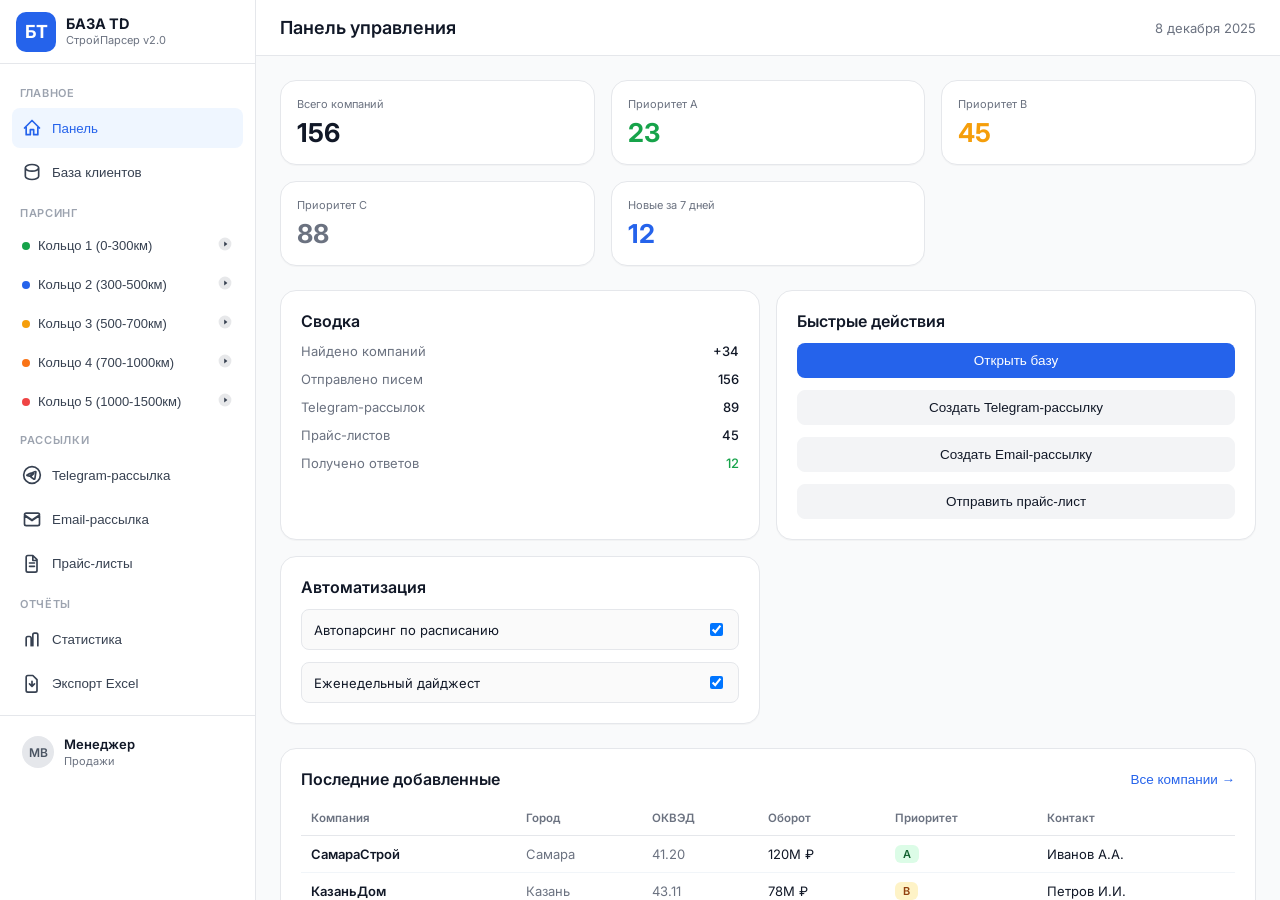
==== frontend/index.html @ 19911367 "Add files via upload" ====
<!DOCTYPE html>
<html lang="ru">
<head>
  <meta charset="UTF-8" />
  <meta name="viewport" content="width=device-width, initial-scale=1.0" />
  <title>СтройПарсер v2.0 - БАЗА TD</title>

  <link href="https://fonts.googleapis.com/css2?family=Inter:wght@400;500;600;700&display=swap" rel="stylesheet">
  <link rel="stylesheet" href="styles.css" />
</head>

<body>
  <div id="app" class="app">

    <!-- Sidebar -->
    <aside class="sidebar">
      <!-- Logo -->
      <div class="sidebar__logo">
        <div class="brand">
          <div class="brand__badge">
            <span class="brand__badge-text">БТ</span>
          </div>
          <div class="brand__text">
            <span class="brand__title">БАЗА TD</span>
            <span class="brand__subtitle">СтройПарсер v2.0</span>
          </div>
        </div>
      </div>

      <!-- Navigation -->
      <nav class="sidebar__nav">

        <p class="nav-section-title">Главное</p>

        <button type="button" onclick="setView('dashboard')" id="nav-dashboard"
                class="nav-item nav-item--active">
          <span class="nav-item__icon">
            <svg viewBox="0 0 24 24" aria-hidden="true">
              <path d="M3 12l9-9 9 9M5 10v10h5v-6h4v6h5V10"></path>
            </svg>
          </span>
          <span class="nav-item__label">Панель</span>
        </button>

        <button type="button" onclick="setView('database')" id="nav-database"
                class="nav-item">
          <span class="nav-item__icon">
            <svg viewBox="0 0 24 24" aria-hidden="true">
              <path d="M4 7c0 2.2 3.6 4 8 4s8-1.8 8-4-3.6-4-8-4-8 1.8-8 4zm0 0v10c0 2.2 3.6 4 8 4s8-1.8 8-4V7"></path>
            </svg>
          </span>
          <span class="nav-item__label">База клиентов</span>
        </button>

        <p class="nav-section-title">Парсинг</p>

        <button type="button" class="tool-item" onclick="runScraper('ring1')">
          <span class="tool-item__left">
            <span class="dot dot--green"></span>
            <span>Кольцо 1 (0-300км)</span>
          </span>
          <span class="tool-item__right">
            <svg viewBox="0 0 20 20" aria-hidden="true">
              <circle cx="10" cy="10" r="8"></circle>
              <path d="M9 7l4 3-4 3z"></path>
            </svg>
          </span>
        </button>

        <button type="button" class="tool-item" onclick="runScraper('ring2')">
          <span class="tool-item__left">
            <span class="dot dot--blue"></span>
            <span>Кольцо 2 (300-500км)</span>
          </span>
          <span class="tool-item__right">
            <svg viewBox="0 0 20 20" aria-hidden="true">
              <circle cx="10" cy="10" r="8"></circle>
              <path d="M9 7l4 3-4 3z"></path>
            </svg>
          </span>
        </button>

        <button type="button" class="tool-item" onclick="runScraper('ring3')">
          <span class="tool-item__left">
            <span class="dot dot--yellow"></span>
            <span>Кольцо 3 (500-700км)</span>
          </span>
          <span class="tool-item__right">
            <svg viewBox="0 0 20 20" aria-hidden="true">
              <circle cx="10" cy="10" r="8"></circle>
              <path d="M9 7l4 3-4 3z"></path>
            </svg>
          </span>
        </button>

        <button type="button" class="tool-item" onclick="runScraper('ring4')">
          <span class="tool-item__left">
            <span class="dot dot--orange"></span>
            <span>Кольцо 4 (700-1000км)</span>
          </span>
          <span class="tool-item__right">
            <svg viewBox="0 0 20 20" aria-hidden="true">
              <circle cx="10" cy="10" r="8"></circle>
              <path d="M9 7l4 3-4 3z"></path>
            </svg>
          </span>
        </button>

        <button type="button" class="tool-item" onclick="runScraper('ring5')">
          <span class="tool-item__left">
            <span class="dot dot--red"></span>
            <span>Кольцо 5 (1000-1500км)</span>
          </span>
          <span class="tool-item__right">
            <svg viewBox="0 0 20 20" aria-hidden="true">
              <circle cx="10" cy="10" r="8"></circle>
              <path d="M9 7l4 3-4 3z"></path>
            </svg>
          </span>
        </button>

        <p class="nav-section-title">Рассылки</p>

        <button type="button" onclick="setView('telegram')" id="nav-telegram"
                class="nav-item">
          <span class="nav-item__icon">
            <svg viewBox="0 0 24 24" aria-hidden="true">
              <path d="M12 2a10 10 0 100 20 10 10 0 000-20zm4.6 6.8-1.1 7.2c-.1.7-.4 1-.7 1-.6.1-1-.4-1.6-.8l-2.2-1.5c-1-.6-.4-1 .2-1.6l2.8-2.7c.1-.2-.1-.3-.2-.2L9.6 13c-.4.3-.8.4-1.1.4-.4 0-1-.2-1.6-.4-.6-.2-1.1-.3-1.1-.7 0-.2.3-.4.8-.6 2.9-1.3 4.9-2.1 5.8-2.5 2.8-1.2 3.4-1.4 3.7-1.4.1 0 .3 0 .4.1.1.1.2.2.2.4z"></path>
            </svg>
          </span>
          <span class="nav-item__label">Telegram-рассылка</span>
        </button>

        <button type="button" onclick="setView('email')" id="nav-email"
                class="nav-item">
          <span class="nav-item__icon">
            <svg viewBox="0 0 24 24" aria-hidden="true">
              <path d="M3 8l9 6 9-6v10a2 2 0 01-2 2H5a2 2 0 01-2-2V8zm0-1a2 2 0 012-2h14a2 2 0 012 2l-9 6-9-6z"></path>
            </svg>
          </span>
          <span class="nav-item__label">Email-рассылка</span>
        </button>

        <button type="button" onclick="setView('pricelist')" id="nav-pricelist"
                class="nav-item">
          <span class="nav-item__icon">
            <svg viewBox="0 0 24 24" aria-hidden="true">
              <path d="M7 3h6l5 5v13a2 2 0 01-2 2H7a2 2 0 01-2-2V5a2 2 0 012-2zm6 1v5h5"></path>
              <path d="M9 12h6M9 16h6"></path>
            </svg>
          </span>
          <span class="nav-item__label">Прайс-листы</span>
        </button>

        <p class="nav-section-title">Отчёты</p>

        <button type="button" onclick="setView('stats')" id="nav-stats"
                class="nav-item">
          <span class="nav-item__icon">
            <svg viewBox="0 0 24 24" aria-hidden="true">
              <path d="M5 20V11a2 2 0 012-2h2a2 2 0 012 2v9M13 20V7a2 2 0 012-2h2a2 2 0 012 2v13"></path>
            </svg>
          </span>
          <span class="nav-item__label">Статистика</span>
        </button>

        <button type="button" onclick="exportExcel()" class="nav-item nav-item--plain">
          <span class="nav-item__icon">
            <svg viewBox="0 0 24 24" aria-hidden="true">
              <path d="M12 10v6M9 13l3 3 3-3"></path>
              <path d="M7 3h6l5 5v13a2 2 0 01-2 2H7a2 2 0 01-2-2V5a2 2 0 012-2z"></path>
            </svg>
          </span>
          <span class="nav-item__label">Экспорт Excel</span>
        </button>

      </nav>

      <!-- User block -->
      <div class="sidebar__user">
        <div class="user">
          <div class="user__avatar">
            <span>МВ</span>
          </div>
          <div class="user__meta">
            <p class="user__role">Менеджер</p>
            <p class="user__dept">Продажи</p>
          </div>
        </div>
      </div>
    </aside>

    <!-- Main -->
    <main class="main">

      <!-- Header -->
      <header class="topbar">
        <h1 id="page-title" class="topbar__title">Панель управления</h1>

        <div class="topbar__right">
          <div id="running-indicator" class="running-indicator is-hidden">
            <span class="spinner" aria-hidden="true"></span>
            <span class="running-indicator__text">Парсинг.</span>
          </div>
          <span class="topbar__date">8 декабря 2025</span>
        </div>
      </header>

      <!-- Content -->
      <div class="content">

        <!-- Dashboard View -->
        <section id="view-dashboard" class="view is-active">
          <div class="stack stack--lg">

            <div class="stats-grid stats-grid--5">
              <div class="card card--stat">
                <p class="stat__label">Всего компаний</p>
                <p class="stat__value">156</p>
              </div>
              <div class="card card--stat">
                <p class="stat__label">Приоритет A</p>
                <p class="stat__value stat__value--green">23</p>
              </div>
              <div class="card card--stat">
                <p class="stat__label">Приоритет B</p>
                <p class="stat__value stat__value--yellow">45</p>
              </div>
              <div class="card card--stat">
                <p class="stat__label">Приоритет C</p>
                <p class="stat__value stat__value--gray">88</p>
              </div>
              <div class="card card--stat">
                <p class="stat__label">Новые за 7 дней</p>
                <p class="stat__value stat__value--blue">12</p>
              </div>
            </div>

            <div class="cards-grid cards-grid--3">
              <div class="card">
                <div class="card__header">
                  <h3 class="card__title">Сводка</h3>
                </div>
                <div class="stack">
                  <div class="metric-row">
                    <span class="metric-row__label">Найдено компаний</span>
                    <span class="metric-row__value">+34</span>
                  </div>
                  <div class="metric-row">
                    <span class="metric-row__label">Отправлено писем</span>
                    <span class="metric-row__value">156</span>
                  </div>
                  <div class="metric-row">
                    <span class="metric-row__label">Telegram-рассылок</span>
                    <span class="metric-row__value">89</span>
                  </div>
                  <div class="metric-row">
                    <span class="metric-row__label">Прайс-листов</span>
                    <span class="metric-row__value">45</span>
                  </div>
                  <div class="metric-row">
                    <span class="metric-row__label">Получено ответов</span>
                    <span class="metric-row__value metric-row__value--green">12</span>
                  </div>
                </div>
              </div>

              <div class="card">
                <div class="card__header">
                  <h3 class="card__title">Быстрые действия</h3>
                </div>
                <div class="stack">
                  <button class="btn btn--primary" type="button" onclick="setView('database')">Открыть базу</button>
                  <button class="btn btn--soft" type="button" onclick="setView('telegram')">Создать Telegram-рассылку</button>
                  <button class="btn btn--soft" type="button" onclick="setView('email')">Создать Email-рассылку</button>
                  <button class="btn btn--soft" type="button" onclick="setView('pricelist')">Отправить прайс-лист</button>
                </div>
              </div>

              <div class="card">
                <div class="card__header">
                  <h3 class="card__title">Автоматизация</h3>
                </div>
                <div class="stack">
                  <label class="toggle-row">
                    <span>Автопарсинг по расписанию</span>
                    <input type="checkbox" checked>
                  </label>
                  <label class="toggle-row">
                    <span>Еженедельный дайджест</span>
                    <input type="checkbox" checked>
                  </label>
                </div>
              </div>
            </div>

            <div class="card">
              <div class="card__header card__header--spaced">
                <h3 class="card__title">Последние добавленные</h3>
                <button class="btn btn--link" type="button" onclick="setView('database')">Все компании →</button>
              </div>

              <div class="table-wrap">
                <table class="table">
                  <thead>
                    <tr>
                      <th>Компания</th>
                      <th>Город</th>
                      <th>ОКВЭД</th>
                      <th>Оборот</th>
                      <th>Приоритет</th>
                      <th>Контакт</th>
                    </tr>
                  </thead>
                  <tbody id="recent-table"></tbody>
                </table>
              </div>
            </div>

          </div>
        </section>

        <!-- Database View -->
        <section id="view-database" class="view">
          <div class="stack stack--md">

            <div class="card card--filters">
              <div class="filters-grid filters-grid--6">
                <div class="field">
                  <label for="filter-search">Поиск</label>
                  <input type="text" id="filter-search" placeholder="Название, ИНН." oninput="applyFilters()">
                </div>

                <div class="field">
                  <label for="filter-region">Регион</label>
                  <select id="filter-region" onchange="applyFilters()">
                    <option value="">Все регионы</option>
                    <option value="Самара">Самара</option>
                    <option value="Казань">Казань</option>
                    <option value="Москва">Москва</option>
                    <option value="Екатеринбург">Екатеринбург</option>
                  </select>
                </div>

                <div class="field">
                  <label for="filter-ring">Кольцо</label>
                  <select id="filter-ring" onchange="applyFilters()">
                    <option value="">Все</option>
                    <option value="1">1 (0-300км)</option>
                    <option value="2">2 (300-500км)</option>
                    <option value="3">3 (500-700км)</option>
                    <option value="4">4 (700-1000км)</option>
                    <option value="5">5 (1000-1500км)</option>
                  </select>
                </div>

                <div class="field">
                  <label for="filter-priority">Приоритет</label>
                  <select id="filter-priority" onchange="applyFilters()">
                    <option value="">Все</option>
                    <option value="A">A (&gt;100М)</option>
                    <option value="B">B (10-100М)</option>
                    <option value="C">C (&lt;10М)</option>
                  </select>
                </div>

                <div class="field">
                  <label for="filter-okved">ОКВЭД</label>
                  <select id="filter-okved" onchange="applyFilters()">
                    <option value="">Все виды</option>
                    <option value="41">41 - Строительство зданий</option>
                    <option value="42">42 - Инженерные сооружения</option>
                    <option value="43">43 - Спец. строительные работы</option>
                  </select>
                </div>

                <div class="field">
                  <label for="filter-contacts">Контакты</label>
                  <select id="filter-contacts" onchange="applyFilters()">
                    <option value="">Любые</option>
                    <option value="phone">Есть телефон</option>
                    <option value="email">Есть email</option>
                    <option value="both">Телефон + email</option>
                  </select>
                </div>
              </div>

              <div class="filters-actions">
                <label class="checkbox-row">
                  <input type="checkbox" id="select-all-cb" onchange="toggleSelectAll()">
                  <span>Выбрать все</span>
                </label>

                <div class="filters-actions__right">
                  <button class="btn btn--ghost" type="button" onclick="clearFilters()">Сбросить фильтры</button>
                  <button class="btn btn--soft" type="button" onclick="selectAll()">Выбрать все компании</button>
                </div>
              </div>
            </div>

            <div class="card">
              <div class="table-wrap">
                <table class="table table--companies">
                  <thead>
                    <tr>
                      <th class="col-check"></th>
                      <th>Компания</th>
                      <th>ИНН</th>
                      <th>Город</th>
                      <th>ОКВЭД</th>
                      <th>Оборот</th>
                      <th>Приоритет</th>
                      <th>Телефон</th>
                      <th>Email</th>
                      <th>Контакт</th>
                      <th class="col-actions"></th>
                    </tr>
                  </thead>
                  <tbody id="companies-table"></tbody>
                </table>
              </div>

              <div class="table-footer">
                <span id="companies-count">Показано 0 компаний</span>
                <span id="selected-count">Выбрано: 0</span>
              </div>
            </div>

          </div>
        </section>

        <!-- Telegram View -->
        <section id="view-telegram" class="view">
          <div class="cards-grid cards-grid--2">

            <div class="card">
              <div class="card__header">
                <h3 class="card__title">Создать рассылку</h3>
              </div>

              <div class="stack">
                <div class="field">
                  <label>Получатели</label>
                  <select>
                    <option>Все компании с Telegram (89)</option>
                    <option>Приоритет A (23)</option>
                    <option>Приоритет B (45)</option>
                    <option>Кольцо 1 - Самара (34)</option>
                    <option>Новые за неделю (12)</option>
                  </select>
                </div>

                <div class="field">
                  <label>Шаблон</label>
                  <select>
                    <option>Приветственное сообщение</option>
                    <option>Акция недели</option>
                    <option>Запрос КП</option>
                  </select>
                </div>

                <div class="field">
                  <label>Текст сообщения</label>
                  <textarea rows="6">Здравствуйте! Подготовили для вас актуальные предложения по строительным материалам...</textarea>
                </div>

                <div class="stack stack--sm">
                  <label class="checkbox-row">
                    <input type="checkbox" checked>
                    <span>Добавить персонализацию (имя контакта)</span>
                  </label>
                  <label class="checkbox-row">
                    <input type="checkbox">
                    <span>Прикрепить прайс-лист</span>
                  </label>
                </div>

                <button class="btn btn--primary" type="button" onclick="sendTelegramSelected()">Отправить рассылку</button>
              </div>
            </div>

            <div class="card">
              <div class="card__header">
                <h3 class="card__title">История рассылок</h3>
              </div>

              <div class="stack">
                <div class="history-item">
                  <div class="history-item__row">
                    <span class="history-item__title">Приоритет A</span>
                    <span class="history-item__date">07.12.2025</span>
                  </div>
                  <p class="history-item__meta">Отправлено: 23 / Доставлено: 21 / Ответов: 3</p>
                </div>

                <div class="history-item">
                  <div class="history-item__row">
                    <span class="history-item__title">Новые компании</span>
                    <span class="history-item__date">05.12.2025</span>
                  </div>
                  <p class="history-item__meta">Отправлено: 15 / Доставлено: 14 / Ответов: 2</p>
                </div>
              </div>
            </div>

          </div>
        </section>

        <!-- Email View -->
        <section id="view-email" class="view">
          <div class="cards-grid cards-grid--2">

            <div class="card">
              <div class="card__header">
                <h3 class="card__title">Email-рассылка</h3>
              </div>

              <div class="stack">
                <div class="field">
                  <label>Получатели</label>
                  <select>
                    <option>Все с email (134)</option>
                    <option>Приоритет A (23)</option>
                    <option>Приоритет B (45)</option>
                    <option>Новые за неделю (12)</option>
                  </select>
                </div>

                <div class="field">
                  <label>Тема письма</label>
                  <input type="text" value="Актуальные предложения по стройматериалам">
                </div>

                <div class="field">
                  <label>Сообщение</label>
                  <textarea rows="8">Здравствуйте! Отправляем вам актуальный прайс-лист и условия сотрудничества...</textarea>
                </div>

                <label class="checkbox-row">
                  <input type="checkbox" checked>
                  <span>Прикрепить прайс-лист</span>
                </label>

                <button class="btn btn--primary" type="button" onclick="sendEmailSelected()">Отправить рассылку</button>
              </div>
            </div>

            <div class="card">
              <div class="card__header">
                <h3 class="card__title">Шаблоны</h3>
              </div>

              <div class="stack">
                <button class="btn btn--soft" type="button">Коммерческое предложение</button>
                <button class="btn btn--soft" type="button">Запрос КП</button>
                <button class="btn btn--soft" type="button">Прайс-лист недели</button>
              </div>
            </div>

          </div>
        </section>

        <!-- Price List View -->
        <section id="view-pricelist" class="view">
          <div class="card">
            <div class="card__header">
              <h3 class="card__title">Отправка прайс-листов</h3>
            </div>

            <div class="two-col">
              <div class="stack">
                <div class="field">
                  <label>Выберите прайс-лист</label>
                  <div class="radio-list">
                    <label class="radio-item">
                      <input type="radio" name="pricelist" checked>
                      <span class="radio-item__text">
                        <span class="radio-item__title">Общий прайс-лист</span>
                        <span class="radio-item__sub">Арматура, бетон, блоки, цемент</span>
                      </span>
                    </label>

                    <label class="radio-item">
                      <input type="radio" name="pricelist">
                      <span class="radio-item__text">
                        <span class="radio-item__title">Отделочные материалы</span>
                        <span class="radio-item__sub">Плитка, краска, обои</span>
                      </span>
                    </label>
                  </div>
                </div>
              </div>

              <div class="stack">
                <div class="field">
                  <label>Получатели</label>
                  <select>
                    <option>Выбранные компании (0)</option>
                    <option>Приоритет A (23)</option>
                    <option>Приоритет B (45)</option>
                    <option>Все с email (134)</option>
                  </select>
                </div>

                <button class="btn btn--primary" type="button">Отправить прайс-лист</button>
              </div>
            </div>
          </div>
        </section>

        <!-- Stats View -->
        <section id="view-stats" class="view">
          <div class="stack stack--md">

            <div class="cards-grid cards-grid--2">
              <div class="card">
                <div class="card__header">
                  <h3 class="card__title">По кольцам</h3>
                </div>
                <div class="stack stack--sm" id="ring-stats"></div>
              </div>

              <div class="card">
                <div class="card__header">
                  <h3 class="card__title">По приоритетам</h3>
                </div>
                <div class="stack stack--sm" id="priority-stats"></div>
              </div>
            </div>

            <div class="card">
              <div class="card__header">
                <h3 class="card__title">Еженедельный отчёт</h3>
              </div>

              <div class="report-grid report-grid--4">
                <div class="report-tile">
                  <p class="report-tile__value">34</p>
                  <p class="report-tile__label">Новых компаний</p>
                </div>
                <div class="report-tile">
                  <p class="report-tile__value report-tile__value--blue">156</p>
                  <p class="report-tile__label">Отправлено писем</p>
                </div>
                <div class="report-tile">
                  <p class="report-tile__value report-tile__value--green">12</p>
                  <p class="report-tile__label">Получено ответов</p>
                </div>
                <div class="report-tile">
                  <p class="report-tile__value report-tile__value--purple">7.7%</p>
                  <p class="report-tile__label">Конверсия</p>
                </div>
              </div>
            </div>

          </div>
        </section>

      </div>
    </main>
  </div>

  <script>

    const companies = [
      { id: 1, name: 'СамараСтрой', inn: '6312345671', city: 'Самара', ring: 1, okved: '41.20', turnover: 120000000, priority: 'A', phone: '+7 (846) 111-22-33', email: 'info@samarastroy.ru', contact: 'Иванов А.А.', site: 'samarastroy.ru' },
      { id: 2, name: 'КазаньДом', inn: '1612345672', city: 'Казань', ring: 2, okved: '43.11', turnover: 78000000, priority: 'B', phone: '+7 (843) 222-33-44', email: 'sales@kazandom.ru', contact: 'Петров И.И.', site: 'kazandom.ru' },
      { id: 3, name: 'МосИнжСтрой', inn: '7712345673', city: 'Москва', ring: 5, okved: '42.21', turnover: 320000000, priority: 'A', phone: '+7 (495) 444-55-66', email: 'office@mis.ru', contact: 'Сидоров С.С.', site: 'mis.ru' },
      { id: 4, name: 'СтройМастер', inn: '6312345678', city: 'Самара', ring: 1, okved: '43.99', turnover: 45000000, priority: 'B', phone: '+7 (846) 123-45-67', email: 'info@stroymaster.ru', contact: 'Козлов Д.В.', site: 'stroymaster.ru' },
      { id: 5, name: 'ВолгаСтрой', inn: '6312345679', city: 'Самара', ring: 1, okved: '41.20', turnover: 35000000, priority: 'B', phone: '+7 (846) 234-56-78', email: 'contact@volgastroy.ru', contact: 'Новиков Е.А.', site: 'volgastroy.ru' },
      { id: 6, name: 'НижегородСтрой', inn: '5212345678', city: 'Екатеринбург', ring: 3, okved: '42.11', turnover: 28000000, priority: 'B', phone: '+7 (831) 333-44-55', email: 'nn@stroy.ru', contact: 'Морозов Р.С.', site: 'nnstroy.ru' },
      { id: 7, name: 'МалыйСтрой', inn: '6312345680', city: 'Самара', ring: 1, okved: '43.31', turnover: 5000000, priority: 'C', phone: '+7 (846) 111-11-11', email: '', contact: '', site: '' },
    ];

    let selectedCompanies = new Set();
    let currentView = 'dashboard';

    function formatTurnover(n) {
      if (n >= 1000000) return (n / 1000000).toFixed(0) + 'М';
      if (n >= 1000) return (n / 1000).toFixed(0) + 'К';
      return n;
    }

    function getPriorityClass(p) {
      return {
        'A': 'priority priority--a',
        'B': 'priority priority--b',
        'C': 'priority priority--c'
      }[p] || 'priority priority--c';
    }

    function getRingClass(r) {
      return {
        1: 'ring-color ring-color--1',
        2: 'ring-color ring-color--2',
        3: 'ring-color ring-color--3',
        4: 'ring-color ring-color--4',
        5: 'ring-color ring-color--5'
      }[r] || 'ring-color ring-color--0';
    }

    function setView(view) {
      currentView = view;

      document.querySelectorAll('.view')
        .forEach(v => v.classList.remove('is-active'));
      const target = document.getElementById(`view-${view}`);
      if (target) target.classList.add('is-active');

      document.querySelectorAll('.nav-item')
        .forEach(n => n.classList.remove('nav-item--active'));
      const navItem = document.getElementById(`nav-${view}`);
      if (navItem) navItem.classList.add('nav-item--active');

      const titles = {
        dashboard: 'Панель управления',
        database: 'База клиентов',
        telegram: 'Telegram-рассылка',
        email: 'Email-рассылка',
        stats: 'Статистика',
        pricelist: 'Прайс-листы'
      };
      document.getElementById('page-title').textContent = titles[view] || view;
    }

    function applyFilters() {
      const search = document.getElementById('filter-search')?.value.toLowerCase() || '';
      const region = document.getElementById('filter-region')?.value || '';
      const ring = document.getElementById('filter-ring')?.value || '';
      const priority = document.getElementById('filter-priority')?.value || '';
      const okved = document.getElementById('filter-okved')?.value || '';
      const contacts = document.getElementById('filter-contacts')?.value || '';

      const filtered = companies.filter(c => {
        if (search && !c.name.toLowerCase().includes(search) && !c.inn.includes(search)) return false;
        if (region && c.city !== region) return false;
        if (ring && c.ring != ring) return false;
        if (priority && c.priority !== priority) return false;
        if (okved && !c.okved.startsWith(okved)) return false;
        if (contacts === 'phone' && !c.phone) return false;
        if (contacts === 'email' && !c.email) return false;
        if (contacts === 'both' && (!c.phone || !c.email)) return false;
        return true;
      });

      renderCompaniesTable(filtered);
    }

    function clearFilters() {
      const ids = ['filter-search','filter-region','filter-ring','filter-priority','filter-okved','filter-contacts'];
      ids.forEach(id => {
        const el = document.getElementById(id);
        if (el) el.value = '';
      });
      applyFilters();
    }

    function toggleSelect(id) {
      if (selectedCompanies.has(id)) selectedCompanies.delete(id);
      else selectedCompanies.add(id);
      updateSelectedCount();
    }

    function toggleSelectAll() {
      const cb = document.getElementById('select-all-cb');
      if (!cb) return;

      if (cb.checked) companies.forEach(c => selectedCompanies.add(c.id));
      else selectedCompanies.clear();

      applyFilters();
      updateSelectedCount();
    }

    function selectAll() {
      companies.forEach(c => selectedCompanies.add(c.id));
      const cb = document.getElementById('select-all-cb');
      if (cb) cb.checked = true;
      applyFilters();
      updateSelectedCount();
    }

    function updateSelectedCount() {
      const el = document.getElementById('selected-count');
      if (el) el.textContent = `Выбрано: ${selectedCompanies.size}`;
    }

    function runScraper(ring) {
      const indicator = document.getElementById('running-indicator');
      indicator?.classList.remove('is-hidden');

      setTimeout(() => {
        indicator?.classList.add('is-hidden');
        alert(`Парсинг кольца ${ring.replace('ring', '')} завершён!`);
      }, 2000);
    }

    function exportExcel() {
      alert('Экспорт в Excel...');
    }

    function sendTelegramSelected() {
      alert(`Отправка Telegram ${selectedCompanies.size} компаниям...`);
    }

    function sendEmailSelected() {
      alert(`Отправка Email ${selectedCompanies.size} компаниям...`);
    }

    function renderCompaniesTable(data = companies) {
      const tbody = document.getElementById('companies-table');
      if (!tbody) return;

      tbody.innerHTML = data.map(c => `
        <tr class="table-row">
          <td class="cell cell--check">
            <input type="checkbox"
              ${selectedCompanies.has(c.id) ? 'checked' : ''}
              onchange="toggleSelect(${c.id})">
          </td>
          <td class="cell cell--strong">${c.name}</td>
          <td class="cell cell--muted">${c.inn}</td>
          <td class="cell">${c.city}</td>
          <td class="cell cell--muted">${c.okved}</td>
          <td class="cell">${formatTurnover(c.turnover)} ₽</td>
          <td class="cell">
            <span class="${getPriorityClass(c.priority)}">${c.priority}</span>
          </td>
          <td class="cell">${c.phone || '-'}</td>
          <td class="cell cell--link">${c.email || '-'}</td>
          <td class="cell">${c.contact || '-'}</td>
          <td class="cell cell--actions">
            <button class="btn btn--link btn--tiny" type="button">Детали</button>
          </td>
        </tr>
      `).join('');

      const countEl = document.getElementById('companies-count');
      if (countEl) countEl.textContent = `Показано ${data.length} из ${companies.length} компаний`;
    }

    function renderRecentTable() {
      const tbody = document.getElementById('recent-table');
      if (!tbody) return;

      tbody.innerHTML = companies.slice(0, 5).map(c => `
        <tr class="table-row">
          <td class="cell cell--strong">${c.name}</td>
          <td class="cell cell--muted">${c.city}</td>
          <td class="cell cell--muted">${c.okved}</td>
          <td class="cell">${formatTurnover(c.turnover)} ₽</td>
          <td class="cell">
            <span class="${getPriorityClass(c.priority)}">${c.priority}</span>
          </td>
          <td class="cell">${c.contact || '-'}</td>
        </tr>
      `).join('');
    }

    function renderStats() {
      const ringWrap = document.getElementById('ring-stats');
      const prioWrap = document.getElementById('priority-stats');

      if (ringWrap) {
        const ringData = [1,2,3,4,5].map(r => ({
          ring: r,
          count: companies.filter(c => c.ring === r).length
        }));

        ringWrap.innerHTML = ringData.map(r => `
          <div class="bar-row">
            <span class="bar-row__label">
              <span class="dot ${getRingClass(r.ring)}"></span>
              <span>Кольцо ${r.ring}</span>
            </span>
            <span class="bar">
              <span class="bar__fill ${getRingClass(r.ring)}" style="width:${(r.count / companies.length) * 100}%"></span>
            </span>
            <span class="bar-row__value">${r.count}</span>
          </div>
        `).join('');
      }

      if (prioWrap) {
        const prioData = ['A','B','C'].map(p => ({
          priority: p,
          count: companies.filter(c => c.priority === p).length
        }));

        prioWrap.innerHTML = prioData.map(p => `
          <div class="bar-row">
            <span class="bar-row__label">
              <span class="${getPriorityClass(p.priority)} priority--inline">${p.priority}</span>
            </span>
            <span class="bar">
              <span class="bar__fill ${p.priority === 'A' ? 'ring-color--1' : p.priority === 'B' ? 'ring-color--3' : 'ring-color--0'}"
                style="width:${(p.count / companies.length) * 100}%"></span>
            </span>
            <span class="bar-row__value">${p.count}</span>
          </div>
        `).join('');
      }
    }

    document.addEventListener('DOMContentLoaded', () => {
      renderCompaniesTable();
      renderRecentTable();
      renderStats();
      updateSelectedCount();
    });
  </script>
</body>
</html>
---- frontend/styles.css ----
/* ========== Base ========== */
:root{
  --bg: #f9fafb;
  --panel: #ffffff;
  --border: #e5e7eb;
  --muted: #6b7280;
  --text: #111827;

  --blue: #2563eb;
  --blue-weak: #eff6ff;

  --green: #16a34a;
  --yellow: #f59e0b;
  --orange: #f97316;
  --red: #ef4444;
  --purple: #7c3aed;

  --gray-100: #f3f4f6;
  --gray-200: #e5e7eb;
  --gray-300: #d1d5db;

  --radius-sm: 8px;
  --radius-md: 12px;
  --radius-lg: 16px;

  --shadow-soft: 0 1px 1px rgba(0,0,0,0.03);
}

*{ box-sizing: border-box; }
html, body{ height:100%; }
body{
  margin:0;
  font-family: "Inter", system-ui, -apple-system, Segoe UI, Roboto, sans-serif;
  background: var(--bg);
  color: var(--text);
}

/* ========== Layout ========== */
.app{
  display:flex;
  height:100vh;
  overflow:hidden;
}

/* Sidebar */
.sidebar{
  width:256px;
  background: var(--panel);
  border-right:1px solid var(--border);
  display:flex;
  flex-direction:column;
}

.sidebar__logo{
  height:64px;
  padding: 0 16px;
  display:flex;
  align-items:center;
  border-bottom:1px solid var(--border);
}

.brand{
  display:flex;
  align-items:center;
  gap:10px;
}

.brand__badge{
  width:40px;
  height:40px;
  border-radius:10px;
  background: var(--blue);
  display:flex;
  align-items:center;
  justify-content:center;
}

.brand__badge-text{
  color:white;
  font-weight:700;
  font-size:18px;
}

.brand__text{ display:flex; flex-direction:column; }
.brand__title{
  font-weight:700;
  font-size:14.5px;
  line-height:1.1;
}
.brand__subtitle{
  font-size:11px;
  color: var(--muted);
  margin-top:2px;
}

.sidebar__nav{
  padding: 12px;
  overflow:auto;
  display:flex;
  flex-direction:column;
  gap:4px;
}

.nav-section-title{
  margin: 10px 8px 4px;
  font-size: 11px;
  font-weight: 600;
  letter-spacing: .06em;
  text-transform: uppercase;
  color: #9ca3af;
}

/* User block */
.sidebar__user{
  border-top:1px solid var(--border);
  padding: 12px;
}
.user{
  display:flex;
  align-items:center;
  gap:10px;
  padding: 8px 10px;
}
.user__avatar{
  width:32px;
  height:32px;
  border-radius:999px;
  background: var(--gray-200);
  display:flex;
  align-items:center;
  justify-content:center;
  font-size:12px;
  font-weight:600;
  color:#4b5563;
}
.user__meta{ min-width:0; }
.user__role{
  margin:0;
  font-size:13px;
  font-weight:600;
}
.user__dept{
  margin:2px 0 0;
  font-size:11px;
  color: var(--muted);
}

/* Main */
.main{
  flex:1;
  display:flex;
  flex-direction:column;
  overflow:hidden;
}

.topbar{
  height:56px;
  background: var(--panel);
  border-bottom:1px solid var(--border);
  display:flex;
  align-items:center;
  justify-content:space-between;
  padding: 0 24px;
  flex-shrink:0;
}

.topbar__title{
  margin:0;
  font-size:18px;
  font-weight:600;
}

.topbar__right{
  display:flex;
  align-items:center;
  gap:12px;
}

.topbar__date{
  font-size:13px;
  color: var(--muted);
}

.content{
  padding: 24px;
  overflow:auto;
}

/* Views */
.view{ display:none; }
.view.is-active{ display:block; }

/* Utility stacks */
.stack{ display:flex; flex-direction:column; gap:12px; }
.stack--sm{ gap:8px; }
.stack--md{ gap:16px; }
.stack--lg{ gap:24px; }

/* ========== Navigation Items ========== */
.nav-item{
  width:100%;
  border:0;
  background: transparent;
  padding: 10px 10px;
  border-radius: var(--radius-sm);
  display:flex;
  align-items:center;
  gap:10px;
  cursor:pointer;
  color:#374151;
  text-align:left;
  transition: background .15s ease, color .15s ease;
}

.nav-item:hover{ background: #f3f4f6; }

.nav-item--active{
  background: var(--blue-weak);
  color: var(--blue);
}

.nav-item__icon{
  width:20px;
  height:20px;
  display:inline-flex;
}

.nav-item__icon svg{
  width:20px;
  height:20px;
  fill:none;
  stroke: currentColor;
  stroke-width:2;
  stroke-linecap:round;
  stroke-linejoin:round;
}

.nav-item--plain .nav-item__icon svg{
  stroke: currentColor;
}

/* Tools / ring buttons */
.tool-item{
  width:100%;
  border:0;
  background: transparent;
  padding: 8px 10px;
  border-radius: var(--radius-sm);
  display:flex;
  align-items:center;
  justify-content:space-between;
  cursor:pointer;
  font-size:13px;
  color:#374151;
  transition: background .15s ease;
}
.tool-item:hover{ background: #f3f4f6; }

.tool-item__left{
  display:flex;
  align-items:center;
  gap:8px;
}

.tool-item__right svg{
  width:16px;
  height:16px;
  fill: #9ca3af;
  stroke:none;
}
.tool-item__right circle{ fill: currentColor; opacity:.12; }
.tool-item__right path{ fill: currentColor; }

/* Dots */
.dot{
  width:8px;
  height:8px;
  border-radius:999px;
  display:inline-block;
  background:#9ca3af;
}

.dot--green{ background: var(--green); }
.dot--blue{ background: var(--blue); }
.dot--yellow{ background: var(--yellow); }
.dot--orange{ background: var(--orange); }
.dot--red{ background: var(--red); }

/* Used in JS stats bars */
.ring-color--0{ background:#9ca3af; }
.ring-color--1{ background: var(--green); }
.ring-color--2{ background: var(--blue); }
.ring-color--3{ background: var(--yellow); }
.ring-color--4{ background: var(--orange); }
.ring-color--5{ background: var(--red); }

/* Allow dot to inherit ring palette */
.ring-color.ring-color--0{ background:#9ca3af; }
.dot.ring-color--0{ background:#9ca3af; }
.dot.ring-color--1{ background: var(--green); }
.dot.ring-color--2{ background: var(--blue); }
.dot.ring-color--3{ background: var(--yellow); }
.dot.ring-color--4{ background: var(--orange); }
.dot.ring-color--5{ background: var(--red); }

/* ========== Cards & Grids ========== */
.card{
  background: var(--panel);
  border:1px solid var(--border);
  border-radius: var(--radius-lg);
  padding: 20px;
  box-shadow: var(--shadow-soft);
}

.card--stat{ padding: 16px; }

.card__header{
  margin-bottom: 12px;
}
.card__header--spaced{
  display:flex;
  align-items:center;
  justify-content:space-between;
}

.card__title{
  margin:0;
  font-size:16px;
  font-weight:600;
}

.cards-grid{
  display:grid;
  gap:16px;
}
.cards-grid--2{ grid-template-columns: repeat(2, minmax(0,1fr)); }
.cards-grid--3{ grid-template-columns: repeat(3, minmax(0,1fr)); }

.stats-grid{
  display:grid;
  gap:16px;
}
.stats-grid--5{ grid-template-columns: repeat(5, minmax(0,1fr)); }

.report-grid{
  display:grid;
  gap:16px;
}
.report-grid--4{ grid-template-columns: repeat(4, minmax(0,1fr)); }

.two-col{
  display:grid;
  gap:24px;
  grid-template-columns: 1fr 1fr;
}

/* Stat blocks */
.stat__label{
  margin:0 0 6px;
  font-size:11px;
  color: var(--muted);
}
.stat__value{
  margin:0;
  font-size:26px;
  font-weight:700;
}
.stat__value--green{ color: var(--green); }
.stat__value--yellow{ color: var(--yellow); }
.stat__value--gray{ color: #6b7280; }
.stat__value--blue{ color: var(--blue); }

/* Summary rows */
.metric-row{
  display:flex;
  justify-content:space-between;
  font-size:13px;
}
.metric-row__label{ color: var(--muted); }
.metric-row__value{ font-weight:500; }
.metric-row__value--green{ color: var(--green); }

/* Report tiles */
.report-tile{
  background: var(--bg);
  border:1px solid var(--gray-200);
  border-radius: var(--radius-md);
  padding: 14px;
  text-align:center;
}
.report-tile__value{
  margin:0;
  font-size:24px;
  font-weight:700;
}
.report-tile__label{
  margin:4px 0 0;
  font-size:11px;
  color: var(--muted);
}
.report-tile__value--blue{ color: var(--blue); }
.report-tile__value--green{ color: var(--green); }
.report-tile__value--purple{ color: var(--purple); }

/* ========== Forms ========== */
.field{ display:flex; flex-direction:column; gap:6px; }
.field label{
  font-size: 11px;
  color: var(--muted);
  font-weight:500;
}

input[type="text"],
select,
textarea{
  width:100%;
  border:1px solid var(--gray-200);
  border-radius: var(--radius-sm);
  padding: 9px 10px;
  font-size: 13.5px;
  background: white;
  outline: none;
  transition: border .15s ease, box-shadow .15s ease;
}

textarea{ resize: vertical; }

input:focus, select:focus, textarea:focus{
  border-color: #bfdbfe;
  box-shadow: 0 0 0 3px rgba(37,99,235,0.08);
}

/* Filters area */
.card--filters{ padding: 16px; }

.filters-grid{
  display:grid;
  gap:12px;
}
.filters-grid--6{
  grid-template-columns: repeat(6, minmax(0,1fr));
}

.filters-actions{
  margin-top: 12px;
  display:flex;
  align-items:center;
  justify-content:space-between;
  gap:12px;
  padding-top: 10px;
  border-top:1px dashed var(--gray-200);
}

.filters-actions__right{
  display:flex;
  align-items:center;
  gap:10px;
}

/* Checkbox/toggle rows */
.checkbox-row, .toggle-row{
  display:flex;
  align-items:center;
  justify-content:space-between;
  gap:10px;
  padding: 10px 12px;
  border:1px solid var(--gray-200);
  border-radius: var(--radius-sm);
  background: #fafafa;
  font-size: 13px;
}
.checkbox-row{
  justify-content:flex-start;
  background: transparent;
  border:0;
  padding:0;
  gap:8px;
  font-size: 12.5px;
  color:#374151;
}

/* ========== Buttons ========== */
.btn{
  border:1px solid transparent;
  background: transparent;
  border-radius: var(--radius-sm);
  padding: 9px 12px;
  font-size: 13.5px;
  font-weight:500;
  cursor:pointer;
  text-align:center;
  transition: background .15s ease, border .15s ease, color .15s ease;
}

.btn--primary{
  background: var(--blue);
  color:white;
}
.btn--primary:hover{ filter: brightness(0.95); }

.btn--soft{
  background: #f3f4f6;
  color:#111827;
  border-color: #f3f4f6;
}
.btn--soft:hover{ background:#ebeef2; }

.btn--ghost{
  background: white;
  border-color: var(--gray-200);
  color:#111827;
}
.btn--ghost:hover{ background:#f9fafb; }

.btn--link{
  padding:0;
  border:0;
  background: transparent;
  color: var(--blue);
  font-weight:500;
}
.btn--link:hover{ text-decoration: underline; }

.btn--tiny{
  font-size: 11.5px;
}

/* ========== Tables ========== */
.table-wrap{ overflow:auto; }

.table{
  width:100%;
  border-collapse: collapse;
  font-size: 13px;
}

.table thead th{
  text-align:left;
  color: var(--muted);
  font-weight:600;
  font-size: 11.5px;
  padding: 10px 10px;
  border-bottom:1px solid var(--gray-200);
  white-space: nowrap;
}

.table tbody td{
  padding: 9px 10px;
  border-bottom:1px solid #f1f5f9;
  vertical-align: middle;
}

.table-row:hover{ background: #fafafa; }

.cell--check{ width:36px; }
.cell--actions{ width:90px; }
.cell--strong{ font-weight:600; }
.cell--muted{ color: var(--muted); }
.cell--link{ color: var(--blue); }

/* Footer under companies table */
.table-footer{
  display:flex;
  align-items:center;
  justify-content:space-between;
  padding: 10px 14px;
  background: #f8fafc;
  border-top:1px solid var(--border);
  border-radius: 0 0 var(--radius-lg) var(--radius-lg);
  font-size: 12.5px;
  color: var(--muted);
}
#selected-count{ color: var(--blue); font-weight:500; }

/* ========== Priority badges ========== */
.priority{
  display:inline-flex;
  align-items:center;
  justify-content:center;
  min-width: 22px;
  padding: 2px 8px;
  border-radius: 6px;
  font-size: 11px;
  font-weight:600;
}

.priority--a{ background:#dcfce7; color:#166534; }
.priority--b{ background:#fef3c7; color:#92400e; }
.priority--c{ background:#f3f4f6; color:#6b7280; }

.priority--inline{
  padding: 2px 10px;
}

/* ========== History items ========== */
.history-item{
  background: var(--bg);
  border:1px solid var(--gray-200);
  border-radius: var(--radius-sm);
  padding: 10px 12px;
}
.history-item__row{
  display:flex;
  justify-content:space-between;
  font-size: 13px;
}
.history-item__title{ font-weight:600; }
.history-item__date{ color: var(--muted); }
.history-item__meta{
  margin: 6px 0 0;
  font-size: 11px;
  color: var(--muted);
}

/* ========== Radio lists ========== */
.radio-list{
  display:flex;
  flex-direction:column;
  gap:8px;
}
.radio-item{
  display:flex;
  align-items:flex-start;
  gap:10px;
  padding: 10px 12px;
  border:1px solid var(--gray-200);
  border-radius: var(--radius-sm);
  background: #fafafa;
  cursor:pointer;
}
.radio-item:hover{ background:#f6f7f9; }

.radio-item__text{
  display:flex;
  flex-direction:column;
  gap:2px;
}
.radio-item__title{
  font-size: 13px;
  font-weight:600;
}
.radio-item__sub{
  font-size: 11px;
  color: var(--muted);
}

/* ========== Running indicator ========== */
.running-indicator{
  display:flex;
  align-items:center;
  gap:8px;
  padding: 6px 10px;
  background: var(--blue-weak);
  border-radius: 999px;
}

.running-indicator__text{
  font-size: 12.5px;
  color: var(--blue);
}

.is-hidden{ display:none !important; }

/* Spinner */
.spinner{
  width:14px;
  height:14px;
  border-radius: 999px;
  border:2px solid rgba(37,99,235,0.2);
  border-top-color: var(--blue);
  display:inline-block;
  animation: spin 1s linear infinite;
}
@keyframes spin{ to{ transform: rotate(360deg); } }

/* ========== Bars for stats ========== */
.bar-row{
  display:grid;
  grid-template-columns: 160px 1fr 32px;
  align-items:center;
  gap:10px;
}

.bar-row__label{
  display:flex;
  align-items:center;
  gap:8px;
  font-size: 12.5px;
}

.bar-row__value{
  text-align:right;
  font-size: 12.5px;
  color:#374151;
}

.bar{
  height: 14px;
  background: var(--gray-100);
  border-radius: 999px;
  overflow:hidden;
  border:1px solid #eef2f7;
}
.bar__fill{
  display:block;
  height:100%;
}

/* ========== Responsive ========== */
@media (max-width: 1400px){
  .stats-grid--5{ grid-template-columns: repeat(3, minmax(0,1fr)); }
  .cards-grid--3{ grid-template-columns: 1fr 1fr; }
  .filters-grid--6{ grid-template-columns: repeat(3, minmax(0,1fr)); }
}

@media (max-width: 1100px){
  .cards-grid--2, .two-col{ grid-template-columns: 1fr; }
  .report-grid--4{ grid-template-columns: repeat(2, minmax(0,1fr)); }
}

@media (max-width: 860px){
  .app{ flex-direction: column; }
  .sidebar{
    width:100%;
    height: auto;
  }
  .sidebar__nav{
    flex-direction: row;
    flex-wrap: wrap;
    gap:6px 8px;
  }
  .nav-section-title{
    width:100%;
  }
  .main{ height: 100%; }
  .filters-grid--6{ grid-template-columns: repeat(2, minmax(0,1fr)); }
}

@media (max-width: 560px){
  .stats-grid--5{ grid-template-columns: repeat(2, minmax(0,1fr)); }
  .cards-grid--3{ grid-template-columns: 1fr; }
  .report-grid--4{ grid-template-columns: 1fr; }
  .filters-grid--6{ grid-template-columns: 1fr; }
  .bar-row{
    grid-template-columns: 1fr;
    align-items:start;
  }
  .bar-row__value{ text-align:left; }
}
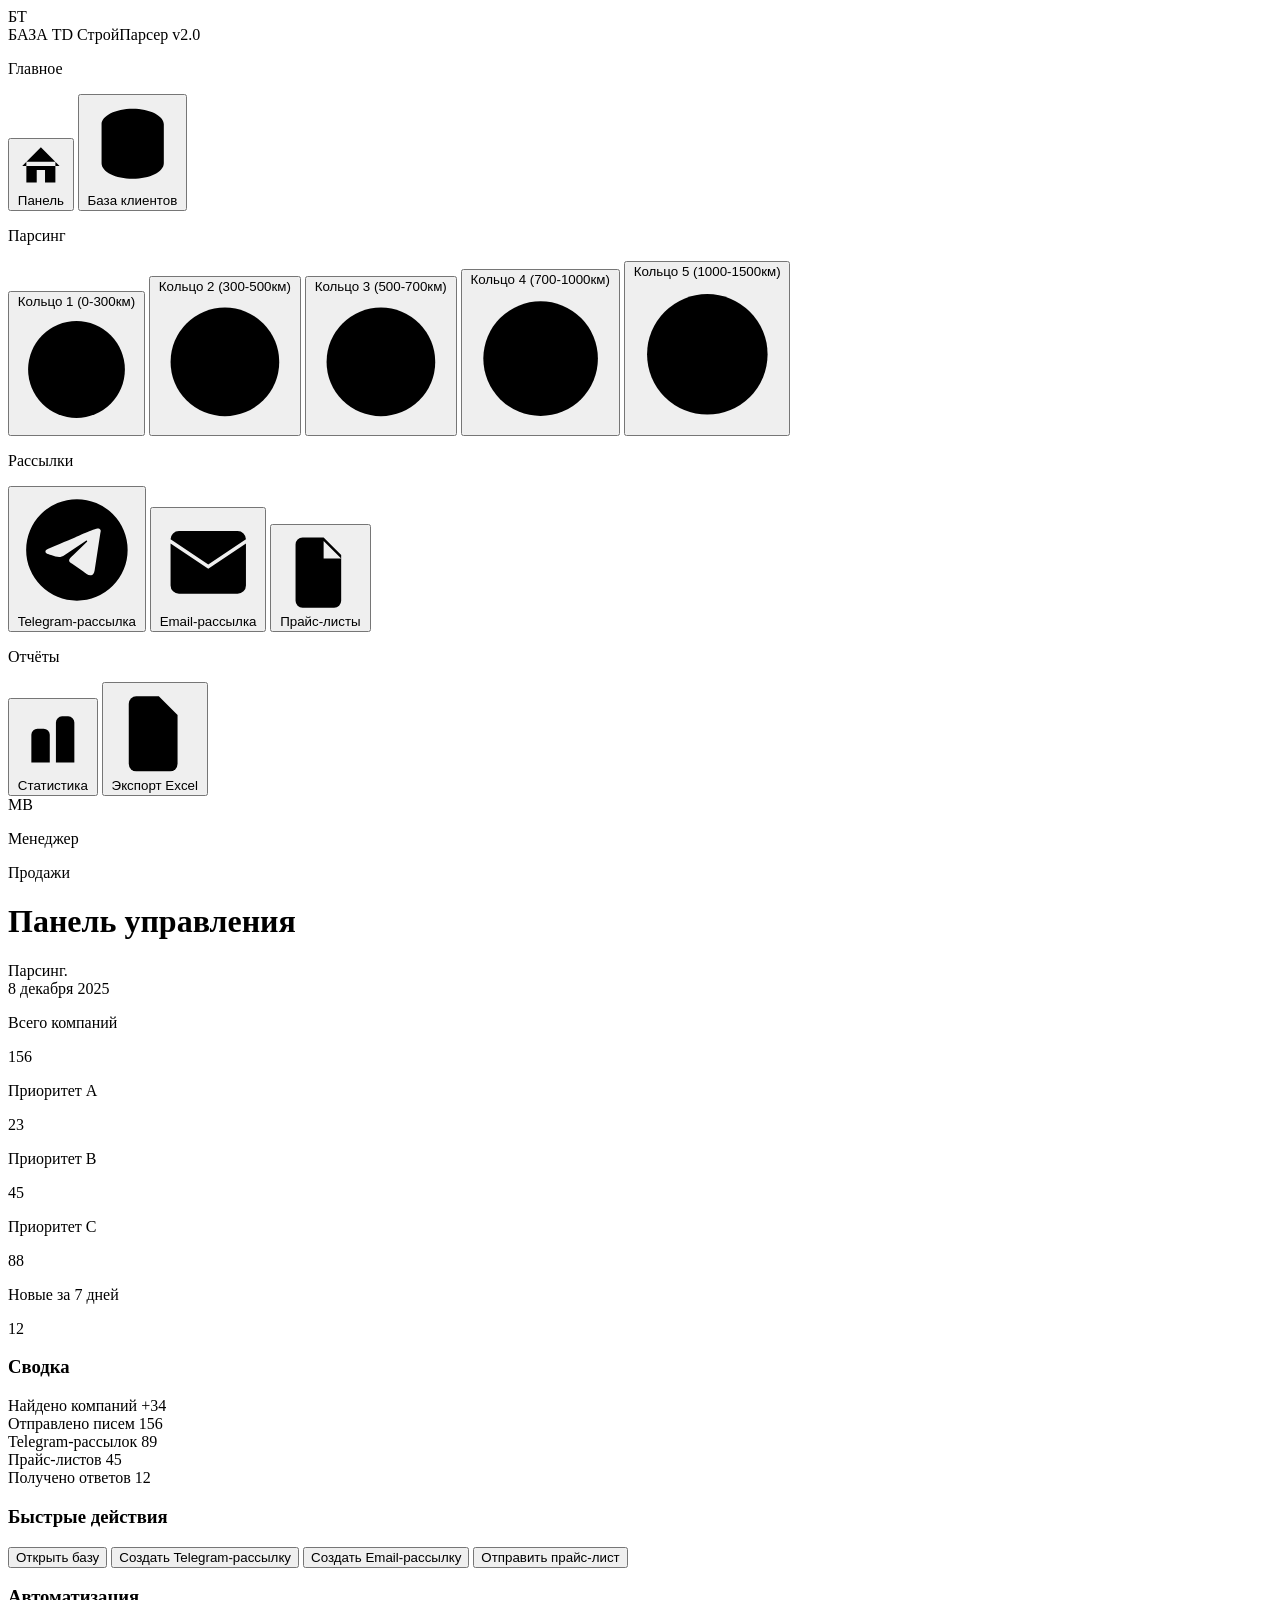
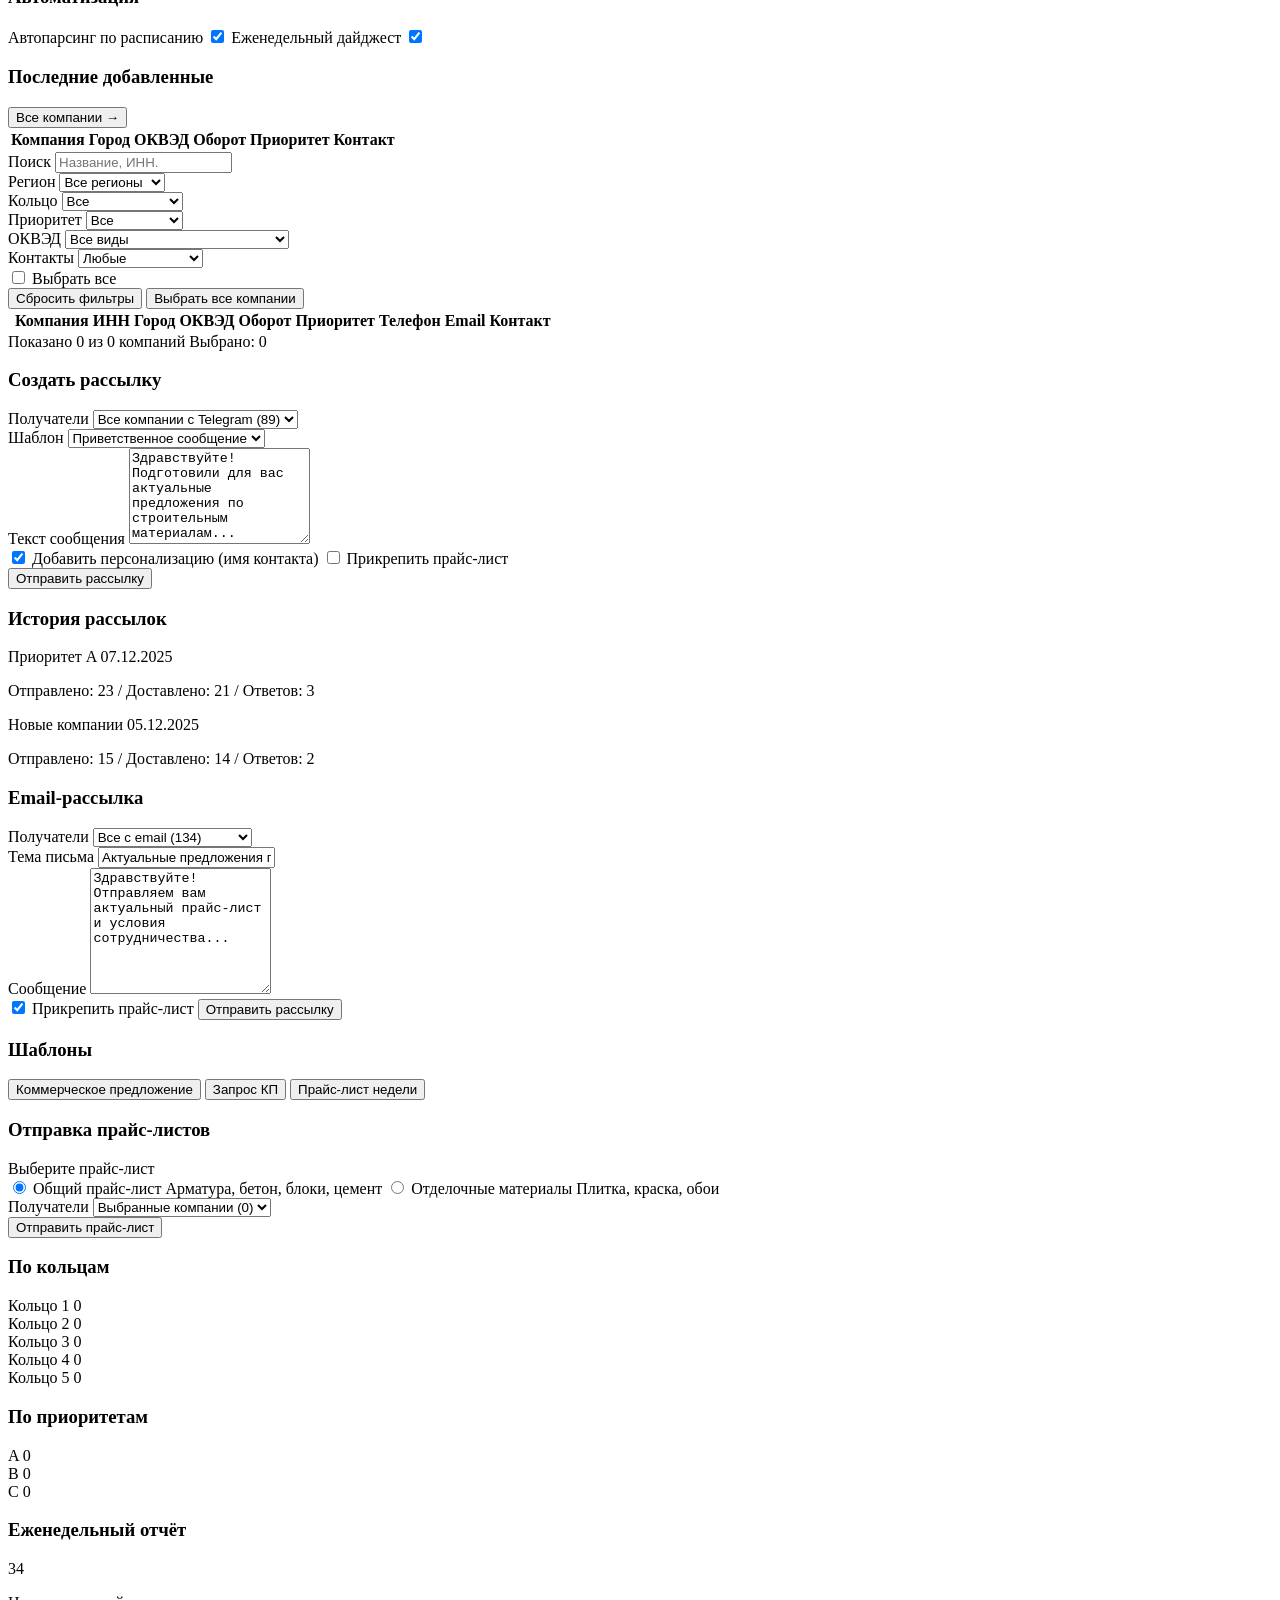
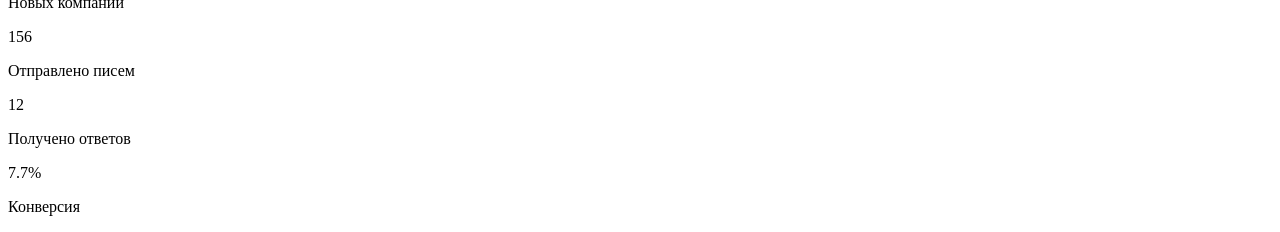
==== commit 457b7322: "new index" ====
--- a/frontend/index.html
+++ b/frontend/index.html
@@ -6,7 +6,7 @@
   <title>СтройПарсер v2.0 - БАЗА TD</title>
 
   <link href="https://fonts.googleapis.com/css2?family=Inter:wght@400;500;600;700&display=swap" rel="stylesheet">
-  <link rel="stylesheet" href="styles.css" />
+  <link rel="stylesheet" href="/styles.css" />
 </head>
 
 <body>
@@ -661,16 +661,28 @@
   </div>
 
   <script>
-
-    const companies = [
-      { id: 1, name: 'СамараСтрой', inn: '6312345671', city: 'Самара', ring: 1, okved: '41.20', turnover: 120000000, priority: 'A', phone: '+7 (846) 111-22-33', email: 'info@samarastroy.ru', contact: 'Иванов А.А.', site: 'samarastroy.ru' },
-      { id: 2, name: 'КазаньДом', inn: '1612345672', city: 'Казань', ring: 2, okved: '43.11', turnover: 78000000, priority: 'B', phone: '+7 (843) 222-33-44', email: 'sales@kazandom.ru', contact: 'Петров И.И.', site: 'kazandom.ru' },
-      { id: 3, name: 'МосИнжСтрой', inn: '7712345673', city: 'Москва', ring: 5, okved: '42.21', turnover: 320000000, priority: 'A', phone: '+7 (495) 444-55-66', email: 'office@mis.ru', contact: 'Сидоров С.С.', site: 'mis.ru' },
-      { id: 4, name: 'СтройМастер', inn: '6312345678', city: 'Самара', ring: 1, okved: '43.99', turnover: 45000000, priority: 'B', phone: '+7 (846) 123-45-67', email: 'info@stroymaster.ru', contact: 'Козлов Д.В.', site: 'stroymaster.ru' },
-      { id: 5, name: 'ВолгаСтрой', inn: '6312345679', city: 'Самара', ring: 1, okved: '41.20', turnover: 35000000, priority: 'B', phone: '+7 (846) 234-56-78', email: 'contact@volgastroy.ru', contact: 'Новиков Е.А.', site: 'volgastroy.ru' },
-      { id: 6, name: 'НижегородСтрой', inn: '5212345678', city: 'Екатеринбург', ring: 3, okved: '42.11', turnover: 28000000, priority: 'B', phone: '+7 (831) 333-44-55', email: 'nn@stroy.ru', contact: 'Морозов Р.С.', site: 'nnstroy.ru' },
-      { id: 7, name: 'МалыйСтрой', inn: '6312345680', city: 'Самара', ring: 1, okved: '43.31', turnover: 5000000, priority: 'C', phone: '+7 (846) 111-11-11', email: '', contact: '', site: '' },
-    ];
+    const API_URL = "https://company-finder-api-production.up.railway.app";
+
+  async function apiSearch(queryText, max = 20) {
+    const res = await fetch(`${API_URL}/search`, {
+      method: "POST",
+      headers: { "Content-Type": "application/json" },
+      body: JSON.stringify({
+        query: queryText,
+        enrich_with_rusprofile: true,
+       max_companies: max
+      })
+  });
+
+    if (!res.ok) {
+    const t = await res.text();
+    throw new Error(t || `HTTP ${res.status}`);
+    }
+
+  return await res.json();
+}
+
+    const companies = [];
 
     let selectedCompanies = new Set();
     let currentView = 'dashboard';
@@ -785,15 +797,50 @@
       if (el) el.textContent = `Выбрано: ${selectedCompanies.size}`;
     }
 
-    function runScraper(ring) {
-      const indicator = document.getElementById('running-indicator');
-      indicator?.classList.remove('is-hidden');
-
-      setTimeout(() => {
-        indicator?.classList.add('is-hidden');
-        alert(`Парсинг кольца ${ring.replace('ring', '')} завершён!`);
-      }, 2000);
-    }
+    async function runScraper(ring) {
+      const indicator = document.getElementById("running-indicator");
+      indicator?.classList.remove("is-hidden");
+
+      try {
+   
+        const ringNum = String(ring).replace("ring", "");
+        const queryText = `Найди 20 компаний в кольце ${ringNum} в Самаре`;
+        const data = await apiSearch(queryText, 20);
+        const apiCompanies = data.companies || [];
+        const mapped = apiCompanies.map((c, i) => ({
+          id: i + 1,
+          name: c.short_name || c.name || "—",
+          inn: c.inn || "—",
+          city: c.city || c.legal_address || "—",
+          ring: Number(ringNum) || 0,
+          okved: c.okved || "—",
+          turnover: Number(String(c.revenue || "0").replace(/\D/g, "")) || 0,
+          priority: "C",
+          phone: (c.phones && c.phones[0]) || "",
+          email: (c.emails && c.emails[0]) || "",
+          contact: c.director_name || "",
+          site: c.website || ""
+        }));
+
+      
+        companies.length = 0;
+        mapped.forEach(x => companies.push(x));
+
+        renderCompaniesTable(companies);
+        renderRecentTable?.();
+        renderStats?.();
+        updateSelectedCount?.();
+
+        
+        if (typeof setView === "function") setView("database");
+
+      } catch (e) {
+        alert("Ошибка при запросе к API: " + e.message);
+      } finally {
+        indicator?.classList.add("is-hidden");
+      }
+    }
+
 
     function exportExcel() {
       alert('Экспорт в Excel...');
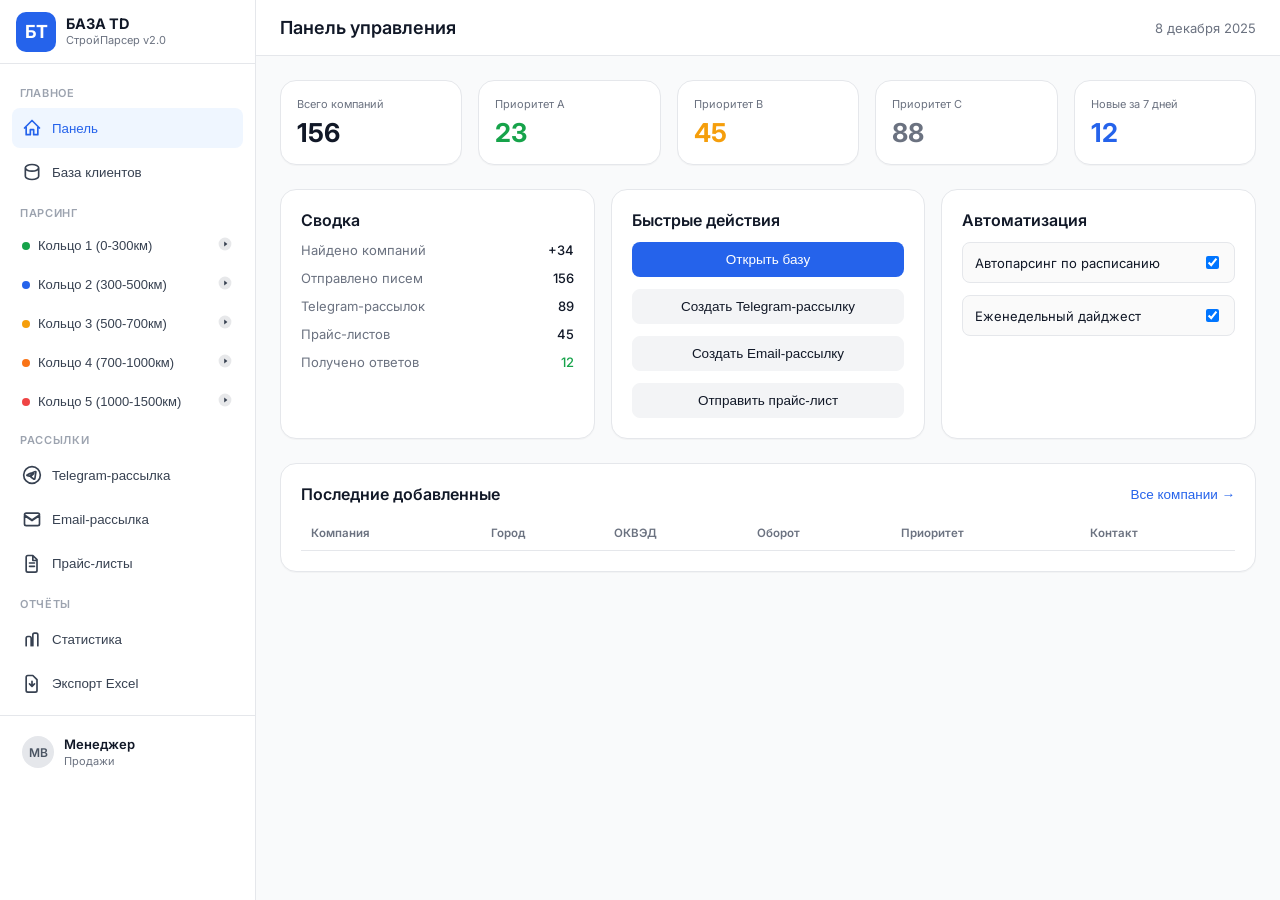
==== commit cd3aff04: "search button +fix" ====
--- a/frontend/index.html
+++ b/frontend/index.html
@@ -6,7 +6,7 @@
   <title>СтройПарсер v2.0 - БАЗА TD</title>
 
   <link href="https://fonts.googleapis.com/css2?family=Inter:wght@400;500;600;700&display=swap" rel="stylesheet">
-  <link rel="stylesheet" href="/styles.css" />
+  <link rel="stylesheet" href="./styles.css" />
 </head>
 
 <body>
@@ -200,7 +200,7 @@
         <div class="topbar__right">
           <div id="running-indicator" class="running-indicator is-hidden">
             <span class="spinner" aria-hidden="true"></span>
-            <span class="running-indicator__text">Парсинг.</span>
+            <span class="running-indicator__text">Парсинг…</span>
           </div>
           <span class="topbar__date">8 декабря 2025</span>
         </div>
@@ -326,9 +326,23 @@
 
             <div class="card card--filters">
               <div class="filters-grid filters-grid--6">
-                <div class="field">
-                  <label for="filter-search">Поиск</label>
-                  <input type="text" id="filter-search" placeholder="Название, ИНН." oninput="applyFilters()">
+
+                <div class="field">
+                  <label for="filter-search">Поиск (запрос в API)</label>
+
+                  <div class="search-row">
+                    <input
+                      type="text"
+                      id="filter-search"
+                      placeholder="Например: 10 строительных компаний Самары с ИНН"
+                      onkeydown="onSearchEnter(event)"
+                    >
+                    <button class="btn btn--primary btn--search" type="button" onclick="runTextSearch()">
+                      Найти
+                    </button>
+                  </div>
+
+                  <p class="hint">Enter тоже работает</p>
                 </div>
 
                 <div class="field">
@@ -383,6 +397,7 @@
                     <option value="both">Телефон + email</option>
                   </select>
                 </div>
+
               </div>
 
               <div class="filters-actions">
@@ -663,27 +678,28 @@
   <script>
     const API_URL = "https://company-finder-api-production.up.railway.app";
 
-  async function apiSearch(queryText, max = 20) {
-    const res = await fetch(`${API_URL}/search`, {
-      method: "POST",
-      headers: { "Content-Type": "application/json" },
-      body: JSON.stringify({
-        query: queryText,
-        enrich_with_rusprofile: true,
-       max_companies: max
-      })
-  });
-
-    if (!res.ok) {
-    const t = await res.text();
-    throw new Error(t || `HTTP ${res.status}`);
-    }
-
-  return await res.json();
-}
+    let isLoading = false;
+
+    async function apiSearch(queryText, max = 20) {
+      const res = await fetch(`${API_URL}/search`, {
+        method: "POST",
+        headers: { "Content-Type": "application/json" },
+        body: JSON.stringify({
+          query: queryText,
+          enrich_with_rusprofile: true,
+          max_companies: max
+        })
+      });
+
+      if (!res.ok) {
+        const t = await res.text();
+        throw new Error(t || `HTTP ${res.status}`);
+      }
+
+      return await res.json();
+    }
 
     const companies = [];
-
     let selectedCompanies = new Set();
     let currentView = 'dashboard';
 
@@ -735,6 +751,10 @@
       document.getElementById('page-title').textContent = titles[view] || view;
     }
 
+    function onSearchEnter(e) {
+      if (e.key === "Enter") runTextSearch();
+    }
+
     function applyFilters() {
       const search = document.getElementById('filter-search')?.value.toLowerCase() || '';
       const region = document.getElementById('filter-region')?.value || '';
@@ -748,7 +768,7 @@
         if (region && c.city !== region) return false;
         if (ring && c.ring != ring) return false;
         if (priority && c.priority !== priority) return false;
-        if (okved && !c.okved.startsWith(okved)) return false;
+        if (okved && !String(c.okved || '').startsWith(okved)) return false;
         if (contacts === 'phone' && !c.phone) return false;
         if (contacts === 'email' && !c.email) return false;
         if (contacts === 'both' && (!c.phone || !c.email)) return false;
@@ -798,15 +818,18 @@
     }
 
     async function runScraper(ring) {
+      if (isLoading) return;
+      isLoading = true;
+
       const indicator = document.getElementById("running-indicator");
       indicator?.classList.remove("is-hidden");
 
       try {
-   
         const ringNum = String(ring).replace("ring", "");
         const queryText = `Найди 20 компаний в кольце ${ringNum} в Самаре`;
         const data = await apiSearch(queryText, 20);
         const apiCompanies = data.companies || [];
+
         const mapped = apiCompanies.map((c, i) => ({
           id: i + 1,
           name: c.short_name || c.name || "—",
@@ -822,25 +845,74 @@
           site: c.website || ""
         }));
 
-      
         companies.length = 0;
         mapped.forEach(x => companies.push(x));
 
         renderCompaniesTable(companies);
-        renderRecentTable?.();
-        renderStats?.();
-        updateSelectedCount?.();
-
-        
-        if (typeof setView === "function") setView("database");
-
+        renderRecentTable();
+        renderStats();
+        updateSelectedCount();
+
+        setView("database");
       } catch (e) {
         alert("Ошибка при запросе к API: " + e.message);
       } finally {
         indicator?.classList.add("is-hidden");
+        isLoading = false;
       }
     }
 
+    async function runTextSearch() {
+      if (isLoading) return;
+      isLoading = true;
+
+      const input = document.getElementById("filter-search");
+      const query = input.value.trim();
+
+      if (!query) {
+        isLoading = false;
+        alert("Введите текст для поиска");
+        return;
+      }
+
+      const indicator = document.getElementById("running-indicator");
+      indicator?.classList.remove("is-hidden");
+
+      try {
+        const data = await apiSearch(query, 20);
+        const apiCompanies = data.companies || [];
+
+        const mapped = apiCompanies.map((c, i) => ({
+          id: i + 1,
+          name: c.short_name || c.name || "—",
+          inn: c.inn || "—",
+          city: c.city || c.legal_address || "—",
+          ring: 0,
+          okved: c.okved || "—",
+          turnover: Number(String(c.revenue || "0").replace(/\D/g, "")) || 0,
+          priority: "C",
+          phone: (c.phones && c.phones[0]) || "",
+          email: (c.emails && c.emails[0]) || "",
+          contact: c.director_name || "",
+          site: c.website || ""
+        }));
+
+        companies.length = 0;
+        mapped.forEach(c => companies.push(c));
+
+        renderCompaniesTable(companies);
+        renderRecentTable();
+        renderStats();
+        updateSelectedCount();
+
+        setView("database");
+      } catch (e) {
+        alert("Ошибка поиска: " + e.message);
+      } finally {
+        indicator?.classList.add("is-hidden");
+        isLoading = false;
+      }
+    }
 
     function exportExcel() {
       alert('Экспорт в Excel...');
@@ -921,7 +993,7 @@
               <span>Кольцо ${r.ring}</span>
             </span>
             <span class="bar">
-              <span class="bar__fill ${getRingClass(r.ring)}" style="width:${(r.count / companies.length) * 100}%"></span>
+              <span class="bar__fill ${getRingClass(r.ring)}" style="width:${companies.length ? (r.count / companies.length) * 100 : 0}%"></span>
             </span>
             <span class="bar-row__value">${r.count}</span>
           </div>
@@ -941,7 +1013,7 @@
             </span>
             <span class="bar">
               <span class="bar__fill ${p.priority === 'A' ? 'ring-color--1' : p.priority === 'B' ? 'ring-color--3' : 'ring-color--0'}"
-                style="width:${(p.count / companies.length) * 100}%"></span>
+                style="width:${companies.length ? (p.count / companies.length) * 100 : 0}%"></span>
             </span>
             <span class="bar-row__value">${p.count}</span>
           </div>
--- a/frontend/styles.css
+++ b/frontend/styles.css
@@ -0,0 +1,732 @@
+/* ========== Base ========== */
+:root{
+  --bg: #f9fafb;
+  --panel: #ffffff;
+  --border: #e5e7eb;
+  --muted: #6b7280;
+  --text: #111827;
+
+  --blue: #2563eb;
+  --blue-weak: #eff6ff;
+
+  --green: #16a34a;
+  --yellow: #f59e0b;
+  --orange: #f97316;
+  --red: #ef4444;
+  --purple: #7c3aed;
+
+  --gray-100: #f3f4f6;
+  --gray-200: #e5e7eb;
+  --gray-300: #d1d5db;
+
+  --radius-sm: 8px;
+  --radius-md: 12px;
+  --radius-lg: 16px;
+
+  --shadow-soft: 0 1px 1px rgba(0,0,0,0.03);
+}
+
+*{ box-sizing: border-box; }
+html, body{ height:100%; }
+body{
+  margin:0;
+  font-family: "Inter", system-ui, -apple-system, Segoe UI, Roboto, sans-serif;
+  background: var(--bg);
+  color: var(--text);
+}
+
+/* ========== Layout ========== */
+.app{
+  display:flex;
+  height:100vh;
+  overflow:hidden;
+}
+
+/* Sidebar */
+.sidebar{
+  width:256px;
+  background: var(--panel);
+  border-right:1px solid var(--border);
+  display:flex;
+  flex-direction:column;
+}
+
+.sidebar__logo{
+  height:64px;
+  padding: 0 16px;
+  display:flex;
+  align-items:center;
+  border-bottom:1px solid var(--border);
+}
+
+.brand{
+  display:flex;
+  align-items:center;
+  gap:10px;
+}
+
+.brand__badge{
+  width:40px;
+  height:40px;
+  border-radius:10px;
+  background: var(--blue);
+  display:flex;
+  align-items:center;
+  justify-content:center;
+}
+
+.brand__badge-text{
+  color:white;
+  font-weight:700;
+  font-size:18px;
+}
+
+.brand__text{ display:flex; flex-direction:column; }
+.brand__title{
+  font-weight:700;
+  font-size:14.5px;
+  line-height:1.1;
+}
+.brand__subtitle{
+  font-size:11px;
+  color: var(--muted);
+  margin-top:2px;
+}
+
+.sidebar__nav{
+  padding: 12px;
+  overflow:auto;
+  display:flex;
+  flex-direction:column;
+  gap:4px;
+}
+
+.nav-section-title{
+  margin: 10px 8px 4px;
+  font-size: 11px;
+  font-weight: 600;
+  letter-spacing: .06em;
+  text-transform: uppercase;
+  color: #9ca3af;
+}
+
+/* User block */
+.sidebar__user{
+  border-top:1px solid var(--border);
+  padding: 12px;
+}
+.user{
+  display:flex;
+  align-items:center;
+  gap:10px;
+  padding: 8px 10px;
+}
+.user__avatar{
+  width:32px;
+  height:32px;
+  border-radius:999px;
+  background: var(--gray-200);
+  display:flex;
+  align-items:center;
+  justify-content:center;
+  font-size:12px;
+  font-weight:600;
+  color:#4b5563;
+}
+.user__meta{ min-width:0; }
+.user__role{
+  margin:0;
+  font-size:13px;
+  font-weight:600;
+}
+.user__dept{
+  margin:2px 0 0;
+  font-size:11px;
+  color: var(--muted);
+}
+
+/* Main */
+.main{
+  flex:1;
+  display:flex;
+  flex-direction:column;
+  overflow:hidden;
+}
+
+.topbar{
+  height:56px;
+  background: var(--panel);
+  border-bottom:1px solid var(--border);
+  display:flex;
+  align-items:center;
+  justify-content:space-between;
+  padding: 0 24px;
+  flex-shrink:0;
+}
+
+.topbar__title{
+  margin:0;
+  font-size:18px;
+  font-weight:600;
+}
+
+.topbar__right{
+  display:flex;
+  align-items:center;
+  gap:12px;
+}
+
+.topbar__date{
+  font-size:13px;
+  color: var(--muted);
+}
+
+.content{
+  padding: 24px;
+  overflow:auto;
+}
+
+/* Views */
+.view{ display:none; }
+.view.is-active{ display:block; }
+
+/* Utility stacks */
+.stack{ display:flex; flex-direction:column; gap:12px; }
+.stack--sm{ gap:8px; }
+.stack--md{ gap:16px; }
+.stack--lg{ gap:24px; }
+
+/* ========== Navigation Items ========== */
+.nav-item{
+  width:100%;
+  border:0;
+  background: transparent;
+  padding: 10px 10px;
+  border-radius: var(--radius-sm);
+  display:flex;
+  align-items:center;
+  gap:10px;
+  cursor:pointer;
+  color:#374151;
+  text-align:left;
+  transition: background .15s ease, color .15s ease;
+}
+
+.nav-item:hover{ background: #f3f4f6; }
+
+.nav-item--active{
+  background: var(--blue-weak);
+  color: var(--blue);
+}
+
+.nav-item__icon{
+  width:20px;
+  height:20px;
+  display:inline-flex;
+}
+
+.nav-item__icon svg{
+  width:20px;
+  height:20px;
+  fill:none;
+  stroke: currentColor;
+  stroke-width:2;
+  stroke-linecap:round;
+  stroke-linejoin:round;
+}
+
+.nav-item--plain .nav-item__icon svg{
+  stroke: currentColor;
+}
+
+/* Tools / ring buttons */
+.tool-item{
+  width:100%;
+  border:0;
+  background: transparent;
+  padding: 8px 10px;
+  border-radius: var(--radius-sm);
+  display:flex;
+  align-items:center;
+  justify-content:space-between;
+  cursor:pointer;
+  font-size:13px;
+  color:#374151;
+  transition: background .15s ease;
+}
+.tool-item:hover{ background: #f3f4f6; }
+
+.tool-item__left{
+  display:flex;
+  align-items:center;
+  gap:8px;
+}
+
+.tool-item__right svg{
+  width:16px;
+  height:16px;
+  fill: #9ca3af;
+  stroke:none;
+}
+.tool-item__right circle{ fill: currentColor; opacity:.12; }
+.tool-item__right path{ fill: currentColor; }
+
+/* Dots */
+.dot{
+  width:8px;
+  height:8px;
+  border-radius:999px;
+  display:inline-block;
+  background:#9ca3af;
+}
+
+.dot--green{ background: var(--green); }
+.dot--blue{ background: var(--blue); }
+.dot--yellow{ background: var(--yellow); }
+.dot--orange{ background: var(--orange); }
+.dot--red{ background: var(--red); }
+
+/* Used in JS stats bars */
+.ring-color--0{ background:#9ca3af; }
+.ring-color--1{ background: var(--green); }
+.ring-color--2{ background: var(--blue); }
+.ring-color--3{ background: var(--yellow); }
+.ring-color--4{ background: var(--orange); }
+.ring-color--5{ background: var(--red); }
+
+/* Allow dot to inherit ring palette */
+.ring-color.ring-color--0{ background:#9ca3af; }
+.dot.ring-color--0{ background:#9ca3af; }
+.dot.ring-color--1{ background: var(--green); }
+.dot.ring-color--2{ background: var(--blue); }
+.dot.ring-color--3{ background: var(--yellow); }
+.dot.ring-color--4{ background: var(--orange); }
+.dot.ring-color--5{ background: var(--red); }
+
+/* ========== Cards & Grids ========== */
+.card{
+  background: var(--panel);
+  border:1px solid var(--border);
+  border-radius: var(--radius-lg);
+  padding: 20px;
+  box-shadow: var(--shadow-soft);
+}
+
+.card--stat{ padding: 16px; }
+
+.card__header{
+  margin-bottom: 12px;
+}
+.card__header--spaced{
+  display:flex;
+  align-items:center;
+  justify-content:space-between;
+}
+
+.card__title{
+  margin:0;
+  font-size:16px;
+  font-weight:600;
+}
+
+.cards-grid{
+  display:grid;
+  gap:16px;
+}
+.cards-grid--2{ grid-template-columns: repeat(2, minmax(0,1fr)); }
+.cards-grid--3{ grid-template-columns: repeat(3, minmax(0,1fr)); }
+
+.stats-grid{
+  display:grid;
+  gap:16px;
+}
+.stats-grid--5{ grid-template-columns: repeat(5, minmax(0,1fr)); }
+
+.report-grid{
+  display:grid;
+  gap:16px;
+}
+.report-grid--4{ grid-template-columns: repeat(4, minmax(0,1fr)); }
+
+.two-col{
+  display:grid;
+  gap:24px;
+  grid-template-columns: 1fr 1fr;
+}
+
+/* Stat blocks */
+.stat__label{
+  margin:0 0 6px;
+  font-size:11px;
+  color: var(--muted);
+}
+.stat__value{
+  margin:0;
+  font-size:26px;
+  font-weight:700;
+}
+.stat__value--green{ color: var(--green); }
+.stat__value--yellow{ color: var(--yellow); }
+.stat__value--gray{ color: #6b7280; }
+.stat__value--blue{ color: var(--blue); }
+
+/* Summary rows */
+.metric-row{
+  display:flex;
+  justify-content:space-between;
+  font-size:13px;
+}
+.metric-row__label{ color: var(--muted); }
+.metric-row__value{ font-weight:500; }
+.metric-row__value--green{ color: var(--green); }
+
+/* Report tiles */
+.report-tile{
+  background: var(--bg);
+  border:1px solid var(--gray-200);
+  border-radius: var(--radius-md);
+  padding: 14px;
+  text-align:center;
+}
+.report-tile__value{
+  margin:0;
+  font-size:24px;
+  font-weight:700;
+}
+.report-tile__label{
+  margin:4px 0 0;
+  font-size:11px;
+  color: var(--muted);
+}
+.report-tile__value--blue{ color: var(--blue); }
+.report-tile__value--green{ color: var(--green); }
+.report-tile__value--purple{ color: var(--purple); }
+
+/* ========== Forms ========== */
+.field{ display:flex; flex-direction:column; gap:6px; }
+.field label{
+  font-size: 11px;
+  color: var(--muted);
+  font-weight:500;
+}
+
+input[type="text"],
+select,
+textarea{
+  width:100%;
+  border:1px solid var(--gray-200);
+  border-radius: var(--radius-sm);
+  padding: 9px 10px;
+  font-size: 13.5px;
+  background: white;
+  outline: none;
+  transition: border .15s ease, box-shadow .15s ease;
+}
+
+textarea{ resize: vertical; }
+
+input:focus, select:focus, textarea:focus{
+  border-color: #bfdbfe;
+  box-shadow: 0 0 0 3px rgba(37,99,235,0.08);
+}
+
+/* Filters area */
+.card--filters{ padding: 16px; }
+
+.filters-grid{
+  display:grid;
+  gap:12px;
+}
+.filters-grid--6{
+  grid-template-columns: repeat(6, minmax(0,1fr));
+}
+
+.filters-actions{
+  margin-top: 12px;
+  display:flex;
+  align-items:center;
+  justify-content:space-between;
+  gap:12px;
+  padding-top: 10px;
+  border-top:1px dashed var(--gray-200);
+}
+
+.filters-actions__right{
+  display:flex;
+  align-items:center;
+  gap:10px;
+}
+
+/* Checkbox/toggle rows */
+.checkbox-row, .toggle-row{
+  display:flex;
+  align-items:center;
+  justify-content:space-between;
+  gap:10px;
+  padding: 10px 12px;
+  border:1px solid var(--gray-200);
+  border-radius: var(--radius-sm);
+  background: #fafafa;
+  font-size: 13px;
+}
+.checkbox-row{
+  justify-content:flex-start;
+  background: transparent;
+  border:0;
+  padding:0;
+  gap:8px;
+  font-size: 12.5px;
+  color:#374151;
+}
+
+/* ========== Buttons ========== */
+.btn{
+  border:1px solid transparent;
+  background: transparent;
+  border-radius: var(--radius-sm);
+  padding: 9px 12px;
+  font-size: 13.5px;
+  font-weight:500;
+  cursor:pointer;
+  text-align:center;
+  transition: background .15s ease, border .15s ease, color .15s ease;
+}
+
+.btn--primary{
+  background: var(--blue);
+  color:white;
+}
+.btn--primary:hover{ filter: brightness(0.95); }
+
+.btn--soft{
+  background: #f3f4f6;
+  color:#111827;
+  border-color: #f3f4f6;
+}
+.btn--soft:hover{ background:#ebeef2; }
+
+.btn--ghost{
+  background: white;
+  border-color: var(--gray-200);
+  color:#111827;
+}
+.btn--ghost:hover{ background:#f9fafb; }
+
+.btn--link{
+  padding:0;
+  border:0;
+  background: transparent;
+  color: var(--blue);
+  font-weight:500;
+}
+.btn--link:hover{ text-decoration: underline; }
+
+.btn--tiny{
+  font-size: 11.5px;
+}
+
+/* ========== Tables ========== */
+.table-wrap{ overflow:auto; }
+
+.table{
+  width:100%;
+  border-collapse: collapse;
+  font-size: 13px;
+}
+
+.table thead th{
+  text-align:left;
+  color: var(--muted);
+  font-weight:600;
+  font-size: 11.5px;
+  padding: 10px 10px;
+  border-bottom:1px solid var(--gray-200);
+  white-space: nowrap;
+}
+
+.table tbody td{
+  padding: 9px 10px;
+  border-bottom:1px solid #f1f5f9;
+  vertical-align: middle;
+}
+
+.table-row:hover{ background: #fafafa; }
+
+.cell--check{ width:36px; }
+.cell--actions{ width:90px; }
+.cell--strong{ font-weight:600; }
+.cell--muted{ color: var(--muted); }
+.cell--link{ color: var(--blue); }
+
+/* Footer under companies table */
+.table-footer{
+  display:flex;
+  align-items:center;
+  justify-content:space-between;
+  padding: 10px 14px;
+  background: #f8fafc;
+  border-top:1px solid var(--border);
+  border-radius: 0 0 var(--radius-lg) var(--radius-lg);
+  font-size: 12.5px;
+  color: var(--muted);
+}
+#selected-count{ color: var(--blue); font-weight:500; }
+
+/* ========== Priority badges ========== */
+.priority{
+  display:inline-flex;
+  align-items:center;
+  justify-content:center;
+  min-width: 22px;
+  padding: 2px 8px;
+  border-radius: 6px;
+  font-size: 11px;
+  font-weight:600;
+}
+
+.priority--a{ background:#dcfce7; color:#166534; }
+.priority--b{ background:#fef3c7; color:#92400e; }
+.priority--c{ background:#f3f4f6; color:#6b7280; }
+
+.priority--inline{
+  padding: 2px 10px;
+}
+
+/* ========== History items ========== */
+.history-item{
+  background: var(--bg);
+  border:1px solid var(--gray-200);
+  border-radius: var(--radius-sm);
+  padding: 10px 12px;
+}
+.history-item__row{
+  display:flex;
+  justify-content:space-between;
+  font-size: 13px;
+}
+.history-item__title{ font-weight:600; }
+.history-item__date{ color: var(--muted); }
+.history-item__meta{
+  margin: 6px 0 0;
+  font-size: 11px;
+  color: var(--muted);
+}
+
+/* ========== Radio lists ========== */
+.radio-list{
+  display:flex;
+  flex-direction:column;
+  gap:8px;
+}
+.radio-item{
+  display:flex;
+  align-items:flex-start;
+  gap:10px;
+  padding: 10px 12px;
+  border:1px solid var(--gray-200);
+  border-radius: var(--radius-sm);
+  background: #fafafa;
+  cursor:pointer;
+}
+.radio-item:hover{ background:#f6f7f9; }
+
+.radio-item__text{
+  display:flex;
+  flex-direction:column;
+  gap:2px;
+}
+.radio-item__title{
+  font-size: 13px;
+  font-weight:600;
+}
+.radio-item__sub{
+  font-size: 11px;
+  color: var(--muted);
+}
+
+/* ========== Running indicator ========== */
+.running-indicator{
+  display:flex;
+  align-items:center;
+  gap:8px;
+  padding: 6px 10px;
+  background: var(--blue-weak);
+  border-radius: 999px;
+}
+
+.running-indicator__text{
+  font-size: 12.5px;
+  color: var(--blue);
+}
+
+.is-hidden{ display:none !important; }
+
+/* Spinner */
+.spinner{
+  width:14px;
+  height:14px;
+  border-radius: 999px;
+  border:2px solid rgba(37,99,235,0.2);
+  border-top-color: var(--blue);
+  display:inline-block;
+  animation: spin 1s linear infinite;
+}
+@keyframes spin{ to{ transform: rotate(360deg); } }
+
+/* ========== Bars for stats ========== */
+.bar-row{
+  display:grid;
+  grid-template-columns: 160px 1fr 32px;
+  align-items:center;
+  gap:10px;
+}
+
+.bar-row__label{
+  display:flex;
+  align-items:center;
+  gap:8px;
+  font-size: 12.5px;
+}
+
+.bar-row__value{
+  text-align:right;
+  font-size: 12.5px;
+  color:#374151;
+}
+
+.bar{
+  height: 14px;
+  background: var(--gray-100);
+  border-radius: 999px;
+  overflow:hidden;
+  border:1px solid #eef2f7;
+}
+.bar__fill{
+  display:block;
+  height:100%;
+}
+
+/* ===================================================== */
+/* Search row (input + button)*/
+/* ===================================================== */
+.search-row{
+  display:flex;
+  gap:8px;
+  align-items:center;
+  width:100%;
+}
+
+.search-row input{
+  flex:1;
+  min-width:0;
+}
+
+.btn--search{
+  white-space: nowrap;
+}
+
+.hint{
+  margin-top:6px;
+  font-size:12px;
+  opacity:.75;
+}
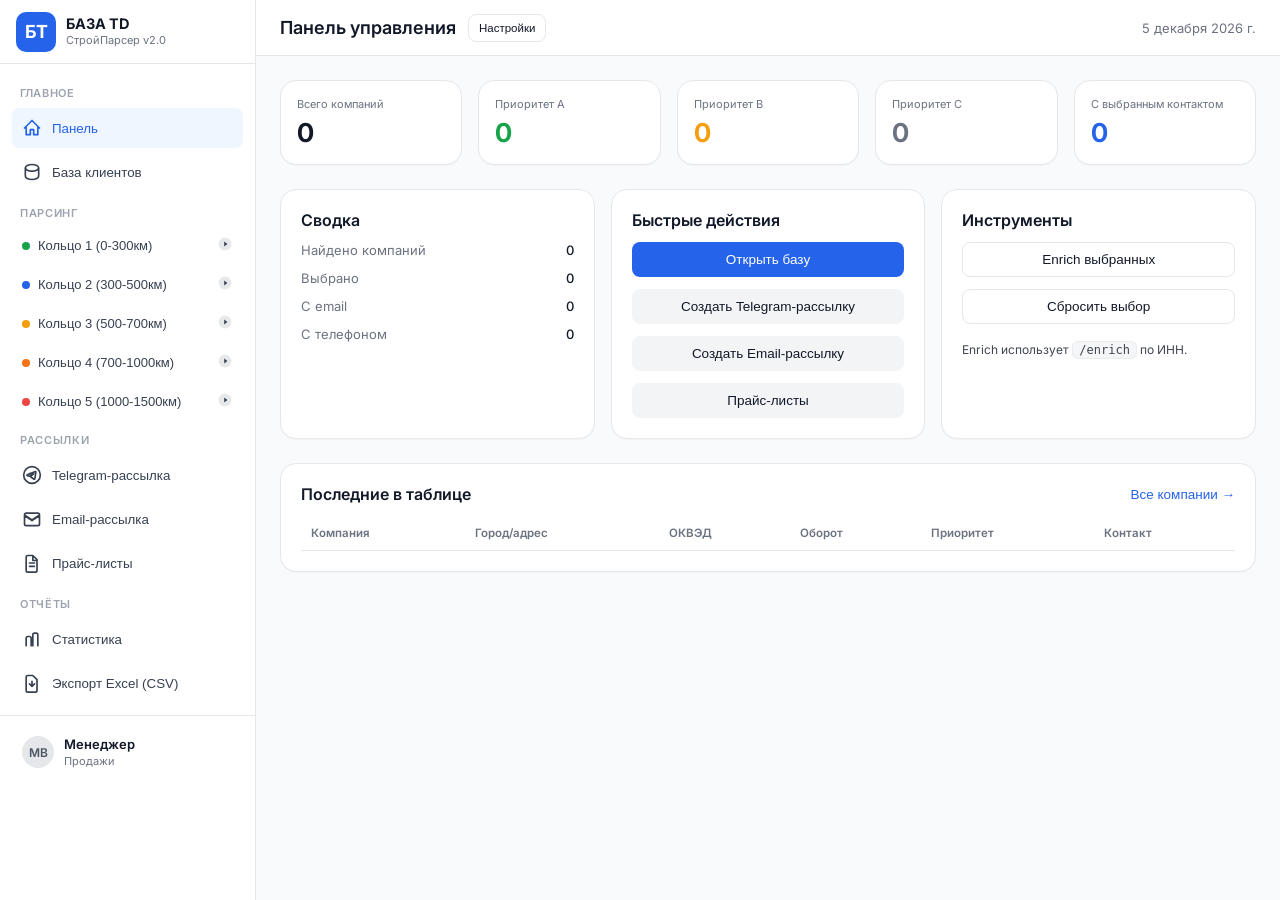
==== commit 0bd7c5bb: "upd" ====
--- a/frontend/index.html
+++ b/frontend/index.html
@@ -1,3 +1,4 @@
+<!-- index.html -->
 <!DOCTYPE html>
 <html lang="ru">
 <head>
@@ -14,7 +15,6 @@
 
     <!-- Sidebar -->
     <aside class="sidebar">
-      <!-- Logo -->
       <div class="sidebar__logo">
         <div class="brand">
           <div class="brand__badge">
@@ -27,13 +27,10 @@
         </div>
       </div>
 
-      <!-- Navigation -->
       <nav class="sidebar__nav">
-
         <p class="nav-section-title">Главное</p>
 
-        <button type="button" onclick="setView('dashboard')" id="nav-dashboard"
-                class="nav-item nav-item--active">
+        <button type="button" class="nav-item nav-item--active" data-nav="dashboard">
           <span class="nav-item__icon">
             <svg viewBox="0 0 24 24" aria-hidden="true">
               <path d="M3 12l9-9 9 9M5 10v10h5v-6h4v6h5V10"></path>
@@ -42,8 +39,7 @@
           <span class="nav-item__label">Панель</span>
         </button>
 
-        <button type="button" onclick="setView('database')" id="nav-database"
-                class="nav-item">
+        <button type="button" class="nav-item" data-nav="database">
           <span class="nav-item__icon">
             <svg viewBox="0 0 24 24" aria-hidden="true">
               <path d="M4 7c0 2.2 3.6 4 8 4s8-1.8 8-4-3.6-4-8-4-8 1.8-8 4zm0 0v10c0 2.2 3.6 4 8 4s8-1.8 8-4V7"></path>
@@ -54,10 +50,10 @@
 
         <p class="nav-section-title">Парсинг</p>
 
-        <button type="button" class="tool-item" onclick="runScraper('ring1')">
+        <button type="button" class="tool-item" data-ring="1">
           <span class="tool-item__left">
             <span class="dot dot--green"></span>
-            <span>Кольцо 1 (0-300км)</span>
+            <span id="ring-btn-1">Кольцо 1 (0-300км)</span>
           </span>
           <span class="tool-item__right">
             <svg viewBox="0 0 20 20" aria-hidden="true">
@@ -67,10 +63,10 @@
           </span>
         </button>
 
-        <button type="button" class="tool-item" onclick="runScraper('ring2')">
+        <button type="button" class="tool-item" data-ring="2">
           <span class="tool-item__left">
             <span class="dot dot--blue"></span>
-            <span>Кольцо 2 (300-500км)</span>
+            <span id="ring-btn-2">Кольцо 2 (300-500км)</span>
           </span>
           <span class="tool-item__right">
             <svg viewBox="0 0 20 20" aria-hidden="true">
@@ -80,10 +76,10 @@
           </span>
         </button>
 
-        <button type="button" class="tool-item" onclick="runScraper('ring3')">
+        <button type="button" class="tool-item" data-ring="3">
           <span class="tool-item__left">
             <span class="dot dot--yellow"></span>
-            <span>Кольцо 3 (500-700км)</span>
+            <span id="ring-btn-3">Кольцо 3 (500-700км)</span>
           </span>
           <span class="tool-item__right">
             <svg viewBox="0 0 20 20" aria-hidden="true">
@@ -93,10 +89,10 @@
           </span>
         </button>
 
-        <button type="button" class="tool-item" onclick="runScraper('ring4')">
+        <button type="button" class="tool-item" data-ring="4">
           <span class="tool-item__left">
             <span class="dot dot--orange"></span>
-            <span>Кольцо 4 (700-1000км)</span>
+            <span id="ring-btn-4">Кольцо 4 (700-1000км)</span>
           </span>
           <span class="tool-item__right">
             <svg viewBox="0 0 20 20" aria-hidden="true">
@@ -106,10 +102,10 @@
           </span>
         </button>
 
-        <button type="button" class="tool-item" onclick="runScraper('ring5')">
+        <button type="button" class="tool-item" data-ring="5">
           <span class="tool-item__left">
             <span class="dot dot--red"></span>
-            <span>Кольцо 5 (1000-1500км)</span>
+            <span id="ring-btn-5">Кольцо 5 (1000-1500км)</span>
           </span>
           <span class="tool-item__right">
             <svg viewBox="0 0 20 20" aria-hidden="true">
@@ -121,8 +117,7 @@
 
         <p class="nav-section-title">Рассылки</p>
 
-        <button type="button" onclick="setView('telegram')" id="nav-telegram"
-                class="nav-item">
+        <button type="button" class="nav-item" data-nav="telegram">
           <span class="nav-item__icon">
             <svg viewBox="0 0 24 24" aria-hidden="true">
               <path d="M12 2a10 10 0 100 20 10 10 0 000-20zm4.6 6.8-1.1 7.2c-.1.7-.4 1-.7 1-.6.1-1-.4-1.6-.8l-2.2-1.5c-1-.6-.4-1 .2-1.6l2.8-2.7c.1-.2-.1-.3-.2-.2L9.6 13c-.4.3-.8.4-1.1.4-.4 0-1-.2-1.6-.4-.6-.2-1.1-.3-1.1-.7 0-.2.3-.4.8-.6 2.9-1.3 4.9-2.1 5.8-2.5 2.8-1.2 3.4-1.4 3.7-1.4.1 0 .3 0 .4.1.1.1.2.2.2.4z"></path>
@@ -131,8 +126,7 @@
           <span class="nav-item__label">Telegram-рассылка</span>
         </button>
 
-        <button type="button" onclick="setView('email')" id="nav-email"
-                class="nav-item">
+        <button type="button" class="nav-item" data-nav="email">
           <span class="nav-item__icon">
             <svg viewBox="0 0 24 24" aria-hidden="true">
               <path d="M3 8l9 6 9-6v10a2 2 0 01-2 2H5a2 2 0 01-2-2V8zm0-1a2 2 0 012-2h14a2 2 0 012 2l-9 6-9-6z"></path>
@@ -141,8 +135,7 @@
           <span class="nav-item__label">Email-рассылка</span>
         </button>
 
-        <button type="button" onclick="setView('pricelist')" id="nav-pricelist"
-                class="nav-item">
+        <button type="button" class="nav-item" data-nav="pricelist">
           <span class="nav-item__icon">
             <svg viewBox="0 0 24 24" aria-hidden="true">
               <path d="M7 3h6l5 5v13a2 2 0 01-2 2H7a2 2 0 01-2-2V5a2 2 0 012-2zm6 1v5h5"></path>
@@ -154,8 +147,7 @@
 
         <p class="nav-section-title">Отчёты</p>
 
-        <button type="button" onclick="setView('stats')" id="nav-stats"
-                class="nav-item">
+        <button type="button" class="nav-item" data-nav="stats">
           <span class="nav-item__icon">
             <svg viewBox="0 0 24 24" aria-hidden="true">
               <path d="M5 20V11a2 2 0 012-2h2a2 2 0 012 2v9M13 20V7a2 2 0 012-2h2a2 2 0 012 2v13"></path>
@@ -164,24 +156,20 @@
           <span class="nav-item__label">Статистика</span>
         </button>
 
-        <button type="button" onclick="exportExcel()" class="nav-item nav-item--plain">
+        <button type="button" class="nav-item nav-item--plain" id="btn-export">
           <span class="nav-item__icon">
             <svg viewBox="0 0 24 24" aria-hidden="true">
               <path d="M12 10v6M9 13l3 3 3-3"></path>
               <path d="M7 3h6l5 5v13a2 2 0 01-2 2H7a2 2 0 01-2-2V5a2 2 0 012-2z"></path>
             </svg>
           </span>
-          <span class="nav-item__label">Экспорт Excel</span>
-        </button>
-
+          <span class="nav-item__label">Экспорт Excel (CSV)</span>
+        </button>
       </nav>
 
-      <!-- User block -->
       <div class="sidebar__user">
         <div class="user">
-          <div class="user__avatar">
-            <span>МВ</span>
-          </div>
+          <div class="user__avatar"><span>МВ</span></div>
           <div class="user__meta">
             <p class="user__role">Менеджер</p>
             <p class="user__dept">Продажи</p>
@@ -192,47 +180,46 @@
 
     <!-- Main -->
     <main class="main">
-
-      <!-- Header -->
       <header class="topbar">
-        <h1 id="page-title" class="topbar__title">Панель управления</h1>
+        <div class="topbar__left">
+          <h1 id="page-title" class="topbar__title">Панель управления</h1>
+          <button class="btn btn--ghost btn--tiny" type="button" id="btn-settings">Настройки</button>
+        </div>
 
         <div class="topbar__right">
           <div id="running-indicator" class="running-indicator is-hidden">
             <span class="spinner" aria-hidden="true"></span>
-            <span class="running-indicator__text">Парсинг…</span>
-          </div>
-          <span class="topbar__date">8 декабря 2025</span>
+            <span class="running-indicator__text" id="running-text">Запрос…</span>
+          </div>
+          <span class="topbar__date" id="today-date">—</span>
         </div>
       </header>
 
-      <!-- Content -->
       <div class="content">
 
-        <!-- Dashboard View -->
+        <!-- Dashboard -->
         <section id="view-dashboard" class="view is-active">
           <div class="stack stack--lg">
-
             <div class="stats-grid stats-grid--5">
               <div class="card card--stat">
                 <p class="stat__label">Всего компаний</p>
-                <p class="stat__value">156</p>
+                <p class="stat__value" id="stat-total">0</p>
               </div>
               <div class="card card--stat">
                 <p class="stat__label">Приоритет A</p>
-                <p class="stat__value stat__value--green">23</p>
+                <p class="stat__value stat__value--green" id="stat-a">0</p>
               </div>
               <div class="card card--stat">
                 <p class="stat__label">Приоритет B</p>
-                <p class="stat__value stat__value--yellow">45</p>
+                <p class="stat__value stat__value--yellow" id="stat-b">0</p>
               </div>
               <div class="card card--stat">
                 <p class="stat__label">Приоритет C</p>
-                <p class="stat__value stat__value--gray">88</p>
+                <p class="stat__value stat__value--gray" id="stat-c">0</p>
               </div>
               <div class="card card--stat">
-                <p class="stat__label">Новые за 7 дней</p>
-                <p class="stat__value stat__value--blue">12</p>
+                <p class="stat__label">С выбранным контактом</p>
+                <p class="stat__value stat__value--blue" id="stat-contact">0</p>
               </div>
             </div>
 
@@ -244,23 +231,19 @@
                 <div class="stack">
                   <div class="metric-row">
                     <span class="metric-row__label">Найдено компаний</span>
-                    <span class="metric-row__value">+34</span>
+                    <span class="metric-row__value" id="metric-found">0</span>
                   </div>
                   <div class="metric-row">
-                    <span class="metric-row__label">Отправлено писем</span>
-                    <span class="metric-row__value">156</span>
+                    <span class="metric-row__label">Выбрано</span>
+                    <span class="metric-row__value" id="metric-selected">0</span>
                   </div>
                   <div class="metric-row">
-                    <span class="metric-row__label">Telegram-рассылок</span>
-                    <span class="metric-row__value">89</span>
+                    <span class="metric-row__label">С email</span>
+                    <span class="metric-row__value" id="metric-email">0</span>
                   </div>
                   <div class="metric-row">
-                    <span class="metric-row__label">Прайс-листов</span>
-                    <span class="metric-row__value">45</span>
-                  </div>
-                  <div class="metric-row">
-                    <span class="metric-row__label">Получено ответов</span>
-                    <span class="metric-row__value metric-row__value--green">12</span>
+                    <span class="metric-row__label">С телефоном</span>
+                    <span class="metric-row__value" id="metric-phone">0</span>
                   </div>
                 </div>
               </div>
@@ -270,34 +253,29 @@
                   <h3 class="card__title">Быстрые действия</h3>
                 </div>
                 <div class="stack">
-                  <button class="btn btn--primary" type="button" onclick="setView('database')">Открыть базу</button>
-                  <button class="btn btn--soft" type="button" onclick="setView('telegram')">Создать Telegram-рассылку</button>
-                  <button class="btn btn--soft" type="button" onclick="setView('email')">Создать Email-рассылку</button>
-                  <button class="btn btn--soft" type="button" onclick="setView('pricelist')">Отправить прайс-лист</button>
+                  <button class="btn btn--primary" type="button" data-nav="database">Открыть базу</button>
+                  <button class="btn btn--soft" type="button" data-nav="telegram">Создать Telegram-рассылку</button>
+                  <button class="btn btn--soft" type="button" data-nav="email">Создать Email-рассылку</button>
+                  <button class="btn btn--soft" type="button" data-nav="pricelist">Прайс-листы</button>
                 </div>
               </div>
 
               <div class="card">
                 <div class="card__header">
-                  <h3 class="card__title">Автоматизация</h3>
+                  <h3 class="card__title">Инструменты</h3>
                 </div>
                 <div class="stack">
-                  <label class="toggle-row">
-                    <span>Автопарсинг по расписанию</span>
-                    <input type="checkbox" checked>
-                  </label>
-                  <label class="toggle-row">
-                    <span>Еженедельный дайджест</span>
-                    <input type="checkbox" checked>
-                  </label>
+                  <button class="btn btn--ghost" type="button" id="btn-enrich-selected">Enrich выбранных</button>
+                  <button class="btn btn--ghost" type="button" id="btn-clear-selection">Сбросить выбор</button>
+                  <p class="hint">Enrich использует <code>/enrich</code> по ИНН.</p>
                 </div>
               </div>
             </div>
 
             <div class="card">
               <div class="card__header card__header--spaced">
-                <h3 class="card__title">Последние добавленные</h3>
-                <button class="btn btn--link" type="button" onclick="setView('database')">Все компании →</button>
+                <h3 class="card__title">Последние в таблице</h3>
+                <button class="btn btn--link" type="button" data-nav="database">Все компании →</button>
               </div>
 
               <div class="table-wrap">
@@ -305,7 +283,7 @@
                   <thead>
                     <tr>
                       <th>Компания</th>
-                      <th>Город</th>
+                      <th>Город/адрес</th>
                       <th>ОКВЭД</th>
                       <th>Оборот</th>
                       <th>Приоритет</th>
@@ -316,11 +294,10 @@
                 </table>
               </div>
             </div>
-
           </div>
         </section>
 
-        <!-- Database View -->
+        <!-- Database -->
         <section id="view-database" class="view">
           <div class="stack stack--md">
 
@@ -335,9 +312,8 @@
                       type="text"
                       id="filter-search"
                       placeholder="Например: 10 строительных компаний Самары с ИНН"
-                      onkeydown="onSearchEnter(event)"
                     >
-                    <button class="btn btn--primary btn--search" type="button" onclick="runTextSearch()">
+                    <button class="btn btn--primary btn--search" type="button" id="btn-search">
                       Найти
                     </button>
                   </div>
@@ -347,7 +323,7 @@
 
                 <div class="field">
                   <label for="filter-region">Регион</label>
-                  <select id="filter-region" onchange="applyFilters()">
+                  <select id="filter-region">
                     <option value="">Все регионы</option>
                     <option value="Самара">Самара</option>
                     <option value="Казань">Казань</option>
@@ -358,29 +334,29 @@
 
                 <div class="field">
                   <label for="filter-ring">Кольцо</label>
-                  <select id="filter-ring" onchange="applyFilters()">
+                  <select id="filter-ring">
                     <option value="">Все</option>
-                    <option value="1">1 (0-300км)</option>
-                    <option value="2">2 (300-500км)</option>
-                    <option value="3">3 (500-700км)</option>
-                    <option value="4">4 (700-1000км)</option>
-                    <option value="5">5 (1000-1500км)</option>
+                    <option value="1" id="ring-opt-1">1 (0-300км)</option>
+                    <option value="2" id="ring-opt-2">2 (300-500км)</option>
+                    <option value="3" id="ring-opt-3">3 (500-700км)</option>
+                    <option value="4" id="ring-opt-4">4 (700-1000км)</option>
+                    <option value="5" id="ring-opt-5">5 (1000-1500км)</option>
                   </select>
                 </div>
 
                 <div class="field">
                   <label for="filter-priority">Приоритет</label>
-                  <select id="filter-priority" onchange="applyFilters()">
+                  <select id="filter-priority">
                     <option value="">Все</option>
-                    <option value="A">A (&gt;100М)</option>
-                    <option value="B">B (10-100М)</option>
-                    <option value="C">C (&lt;10М)</option>
+                    <option value="A" id="prio-opt-a">A (&gt;100М)</option>
+                    <option value="B" id="prio-opt-b">B (10-100М)</option>
+                    <option value="C" id="prio-opt-c">C (&lt;10М)</option>
                   </select>
                 </div>
 
                 <div class="field">
                   <label for="filter-okved">ОКВЭД</label>
-                  <select id="filter-okved" onchange="applyFilters()">
+                  <select id="filter-okved">
                     <option value="">Все виды</option>
                     <option value="41">41 - Строительство зданий</option>
                     <option value="42">42 - Инженерные сооружения</option>
@@ -390,7 +366,7 @@
 
                 <div class="field">
                   <label for="filter-contacts">Контакты</label>
-                  <select id="filter-contacts" onchange="applyFilters()">
+                  <select id="filter-contacts">
                     <option value="">Любые</option>
                     <option value="phone">Есть телефон</option>
                     <option value="email">Есть email</option>
@@ -402,13 +378,13 @@
 
               <div class="filters-actions">
                 <label class="checkbox-row">
-                  <input type="checkbox" id="select-all-cb" onchange="toggleSelectAll()">
-                  <span>Выбрать все</span>
+                  <input type="checkbox" id="select-all-cb">
+                  <span>Выбрать все (по фильтру)</span>
                 </label>
 
                 <div class="filters-actions__right">
-                  <button class="btn btn--ghost" type="button" onclick="clearFilters()">Сбросить фильтры</button>
-                  <button class="btn btn--soft" type="button" onclick="selectAll()">Выбрать все компании</button>
+                  <button class="btn btn--ghost" type="button" id="btn-clear-filters">Сбросить фильтры</button>
+                  <button class="btn btn--soft" type="button" id="btn-select-all">Выбрать все компании</button>
                 </div>
               </div>
             </div>
@@ -421,7 +397,7 @@
                       <th class="col-check"></th>
                       <th>Компания</th>
                       <th>ИНН</th>
-                      <th>Город</th>
+                      <th>Город/адрес</th>
                       <th>ОКВЭД</th>
                       <th>Оборот</th>
                       <th>Приоритет</th>
@@ -444,189 +420,121 @@
           </div>
         </section>
 
-        <!-- Telegram View -->
+        <!-- Telegram -->
         <section id="view-telegram" class="view">
           <div class="cards-grid cards-grid--2">
 
             <div class="card">
               <div class="card__header">
-                <h3 class="card__title">Создать рассылку</h3>
+                <h3 class="card__title">Telegram (payload)</h3>
               </div>
 
               <div class="stack">
                 <div class="field">
-                  <label>Получатели</label>
-                  <select>
-                    <option>Все компании с Telegram (89)</option>
-                    <option>Приоритет A (23)</option>
-                    <option>Приоритет B (45)</option>
-                    <option>Кольцо 1 - Самара (34)</option>
-                    <option>Новые за неделю (12)</option>
-                  </select>
-                </div>
-
-                <div class="field">
-                  <label>Шаблон</label>
-                  <select>
-                    <option>Приветственное сообщение</option>
-                    <option>Акция недели</option>
-                    <option>Запрос КП</option>
-                  </select>
-                </div>
-
-                <div class="field">
-                  <label>Текст сообщения</label>
-                  <textarea rows="6">Здравствуйте! Подготовили для вас актуальные предложения по строительным материалам...</textarea>
+                  <label>Сообщение</label>
+                  <textarea rows="6" id="tg-text">Здравствуйте! Подготовили для вас актуальные предложения по строительным материалам…</textarea>
                 </div>
 
                 <div class="stack stack--sm">
                   <label class="checkbox-row">
-                    <input type="checkbox" checked>
-                    <span>Добавить персонализацию (имя контакта)</span>
+                    <input type="checkbox" id="tg-personalize" checked>
+                    <span>Персонализация (имя контакта)</span>
                   </label>
-                  <label class="checkbox-row">
-                    <input type="checkbox">
-                    <span>Прикрепить прайс-лист</span>
-                  </label>
-                </div>
-
-                <button class="btn btn--primary" type="button" onclick="sendTelegramSelected()">Отправить рассылку</button>
+                </div>
+
+                <button class="btn btn--primary" type="button" id="btn-tg-copy">Скопировать payload выбранным</button>
+                <p class="hint">Сейчас API не имеет endpoint для отправки Telegram — поэтому копируем JSON (идеально для n8n/webhook).</p>
               </div>
             </div>
 
             <div class="card">
               <div class="card__header">
-                <h3 class="card__title">История рассылок</h3>
+                <h3 class="card__title">Выбранные</h3>
               </div>
 
               <div class="stack">
-                <div class="history-item">
-                  <div class="history-item__row">
-                    <span class="history-item__title">Приоритет A</span>
-                    <span class="history-item__date">07.12.2025</span>
-                  </div>
-                  <p class="history-item__meta">Отправлено: 23 / Доставлено: 21 / Ответов: 3</p>
-                </div>
-
-                <div class="history-item">
-                  <div class="history-item__row">
-                    <span class="history-item__title">Новые компании</span>
-                    <span class="history-item__date">05.12.2025</span>
-                  </div>
-                  <p class="history-item__meta">Отправлено: 15 / Доставлено: 14 / Ответов: 2</p>
-                </div>
+                <p class="hint" id="tg-selected-hint">Выбрано: 0</p>
+                <button class="btn btn--ghost" type="button" data-nav="database">Открыть базу и выбрать компании</button>
               </div>
             </div>
 
           </div>
         </section>
 
-        <!-- Email View -->
+        <!-- Email -->
         <section id="view-email" class="view">
           <div class="cards-grid cards-grid--2">
 
             <div class="card">
               <div class="card__header">
-                <h3 class="card__title">Email-рассылка</h3>
+                <h3 class="card__title">Email (payload)</h3>
               </div>
 
               <div class="stack">
                 <div class="field">
-                  <label>Получатели</label>
-                  <select>
-                    <option>Все с email (134)</option>
-                    <option>Приоритет A (23)</option>
-                    <option>Приоритет B (45)</option>
-                    <option>Новые за неделю (12)</option>
-                  </select>
-                </div>
-
-                <div class="field">
-                  <label>Тема письма</label>
-                  <input type="text" value="Актуальные предложения по стройматериалам">
-                </div>
-
-                <div class="field">
-                  <label>Сообщение</label>
-                  <textarea rows="8">Здравствуйте! Отправляем вам актуальный прайс-лист и условия сотрудничества...</textarea>
-                </div>
-
-                <label class="checkbox-row">
-                  <input type="checkbox" checked>
-                  <span>Прикрепить прайс-лист</span>
-                </label>
-
-                <button class="btn btn--primary" type="button" onclick="sendEmailSelected()">Отправить рассылку</button>
+                  <label>Тема</label>
+                  <input type="text" id="email-subject" value="Актуальные предложения по стройматериалам">
+                </div>
+
+                <div class="field">
+                  <label>Текст</label>
+                  <textarea rows="8" id="email-text">Здравствуйте! Отправляем вам актуальный прайс-лист и условия сотрудничества…</textarea>
+                </div>
+
+                <button class="btn btn--primary" type="button" id="btn-email-copy">Скопировать payload выбранным</button>
+                <p class="hint">Если добавишь endpoint/вебхук — поменяем одну строку (fetch) и будет настоящая отправка.</p>
               </div>
             </div>
 
             <div class="card">
               <div class="card__header">
-                <h3 class="card__title">Шаблоны</h3>
+                <h3 class="card__title">Выбранные</h3>
               </div>
 
               <div class="stack">
-                <button class="btn btn--soft" type="button">Коммерческое предложение</button>
-                <button class="btn btn--soft" type="button">Запрос КП</button>
-                <button class="btn btn--soft" type="button">Прайс-лист недели</button>
+                <p class="hint" id="email-selected-hint">Выбрано: 0</p>
+                <button class="btn btn--ghost" type="button" data-nav="database">Открыть базу и выбрать компании</button>
               </div>
             </div>
 
           </div>
         </section>
 
-        <!-- Price List View -->
+        <!-- Pricelist -->
         <section id="view-pricelist" class="view">
           <div class="card">
             <div class="card__header">
-              <h3 class="card__title">Отправка прайс-листов</h3>
+              <h3 class="card__title">Прайс-листы (payload)</h3>
             </div>
 
             <div class="two-col">
               <div class="stack">
                 <div class="field">
                   <label>Выберите прайс-лист</label>
-                  <div class="radio-list">
-                    <label class="radio-item">
-                      <input type="radio" name="pricelist" checked>
-                      <span class="radio-item__text">
-                        <span class="radio-item__title">Общий прайс-лист</span>
-                        <span class="radio-item__sub">Арматура, бетон, блоки, цемент</span>
-                      </span>
-                    </label>
-
-                    <label class="radio-item">
-                      <input type="radio" name="pricelist">
-                      <span class="radio-item__text">
-                        <span class="radio-item__title">Отделочные материалы</span>
-                        <span class="radio-item__sub">Плитка, краска, обои</span>
-                      </span>
-                    </label>
-                  </div>
+                  <select id="pricelist-type">
+                    <option value="general">Общий прайс-лист</option>
+                    <option value="finishing">Отделочные материалы</option>
+                  </select>
+                </div>
+
+                <div class="field">
+                  <label>Комментарий</label>
+                  <textarea id="pricelist-note" rows="5">Добрый день! Отправляем актуальный прайс-лист.</textarea>
                 </div>
               </div>
 
               <div class="stack">
-                <div class="field">
-                  <label>Получатели</label>
-                  <select>
-                    <option>Выбранные компании (0)</option>
-                    <option>Приоритет A (23)</option>
-                    <option>Приоритет B (45)</option>
-                    <option>Все с email (134)</option>
-                  </select>
-                </div>
-
-                <button class="btn btn--primary" type="button">Отправить прайс-лист</button>
+                <p class="hint" id="pricelist-selected-hint">Выбрано: 0</p>
+                <button class="btn btn--primary" type="button" id="btn-pricelist-copy">Скопировать payload выбранным</button>
+                <p class="hint">Потом это можно закинуть в n8n/Make и реально слать письма/телегу.</p>
               </div>
             </div>
           </div>
         </section>
 
-        <!-- Stats View -->
+        <!-- Stats -->
         <section id="view-stats" class="view">
           <div class="stack stack--md">
-
             <div class="cards-grid cards-grid--2">
               <div class="card">
                 <div class="card__header">
@@ -642,32 +550,6 @@
                 <div class="stack stack--sm" id="priority-stats"></div>
               </div>
             </div>
-
-            <div class="card">
-              <div class="card__header">
-                <h3 class="card__title">Еженедельный отчёт</h3>
-              </div>
-
-              <div class="report-grid report-grid--4">
-                <div class="report-tile">
-                  <p class="report-tile__value">34</p>
-                  <p class="report-tile__label">Новых компаний</p>
-                </div>
-                <div class="report-tile">
-                  <p class="report-tile__value report-tile__value--blue">156</p>
-                  <p class="report-tile__label">Отправлено писем</p>
-                </div>
-                <div class="report-tile">
-                  <p class="report-tile__value report-tile__value--green">12</p>
-                  <p class="report-tile__label">Получено ответов</p>
-                </div>
-                <div class="report-tile">
-                  <p class="report-tile__value report-tile__value--purple">7.7%</p>
-                  <p class="report-tile__label">Конверсия</p>
-                </div>
-              </div>
-            </div>
-
           </div>
         </section>
 
@@ -675,358 +557,84 @@
     </main>
   </div>
 
-  <script>
-    const API_URL = "https://company-finder-api-production.up.railway.app";
-
-    let isLoading = false;
-
-    async function apiSearch(queryText, max = 20) {
-      const res = await fetch(`${API_URL}/search`, {
-        method: "POST",
-        headers: { "Content-Type": "application/json" },
-        body: JSON.stringify({
-          query: queryText,
-          enrich_with_rusprofile: true,
-          max_companies: max
-        })
-      });
-
-      if (!res.ok) {
-        const t = await res.text();
-        throw new Error(t || `HTTP ${res.status}`);
-      }
-
-      return await res.json();
-    }
-
-    const companies = [];
-    let selectedCompanies = new Set();
-    let currentView = 'dashboard';
-
-    function formatTurnover(n) {
-      if (n >= 1000000) return (n / 1000000).toFixed(0) + 'М';
-      if (n >= 1000) return (n / 1000).toFixed(0) + 'К';
-      return n;
-    }
-
-    function getPriorityClass(p) {
-      return {
-        'A': 'priority priority--a',
-        'B': 'priority priority--b',
-        'C': 'priority priority--c'
-      }[p] || 'priority priority--c';
-    }
-
-    function getRingClass(r) {
-      return {
-        1: 'ring-color ring-color--1',
-        2: 'ring-color ring-color--2',
-        3: 'ring-color ring-color--3',
-        4: 'ring-color ring-color--4',
-        5: 'ring-color ring-color--5'
-      }[r] || 'ring-color ring-color--0';
-    }
-
-    function setView(view) {
-      currentView = view;
-
-      document.querySelectorAll('.view')
-        .forEach(v => v.classList.remove('is-active'));
-      const target = document.getElementById(`view-${view}`);
-      if (target) target.classList.add('is-active');
-
-      document.querySelectorAll('.nav-item')
-        .forEach(n => n.classList.remove('nav-item--active'));
-      const navItem = document.getElementById(`nav-${view}`);
-      if (navItem) navItem.classList.add('nav-item--active');
-
-      const titles = {
-        dashboard: 'Панель управления',
-        database: 'База клиентов',
-        telegram: 'Telegram-рассылка',
-        email: 'Email-рассылка',
-        stats: 'Статистика',
-        pricelist: 'Прайс-листы'
-      };
-      document.getElementById('page-title').textContent = titles[view] || view;
-    }
-
-    function onSearchEnter(e) {
-      if (e.key === "Enter") runTextSearch();
-    }
-
-    function applyFilters() {
-      const search = document.getElementById('filter-search')?.value.toLowerCase() || '';
-      const region = document.getElementById('filter-region')?.value || '';
-      const ring = document.getElementById('filter-ring')?.value || '';
-      const priority = document.getElementById('filter-priority')?.value || '';
-      const okved = document.getElementById('filter-okved')?.value || '';
-      const contacts = document.getElementById('filter-contacts')?.value || '';
-
-      const filtered = companies.filter(c => {
-        if (search && !c.name.toLowerCase().includes(search) && !c.inn.includes(search)) return false;
-        if (region && c.city !== region) return false;
-        if (ring && c.ring != ring) return false;
-        if (priority && c.priority !== priority) return false;
-        if (okved && !String(c.okved || '').startsWith(okved)) return false;
-        if (contacts === 'phone' && !c.phone) return false;
-        if (contacts === 'email' && !c.email) return false;
-        if (contacts === 'both' && (!c.phone || !c.email)) return false;
-        return true;
-      });
-
-      renderCompaniesTable(filtered);
-    }
-
-    function clearFilters() {
-      const ids = ['filter-search','filter-region','filter-ring','filter-priority','filter-okved','filter-contacts'];
-      ids.forEach(id => {
-        const el = document.getElementById(id);
-        if (el) el.value = '';
-      });
-      applyFilters();
-    }
-
-    function toggleSelect(id) {
-      if (selectedCompanies.has(id)) selectedCompanies.delete(id);
-      else selectedCompanies.add(id);
-      updateSelectedCount();
-    }
-
-    function toggleSelectAll() {
-      const cb = document.getElementById('select-all-cb');
-      if (!cb) return;
-
-      if (cb.checked) companies.forEach(c => selectedCompanies.add(c.id));
-      else selectedCompanies.clear();
-
-      applyFilters();
-      updateSelectedCount();
-    }
-
-    function selectAll() {
-      companies.forEach(c => selectedCompanies.add(c.id));
-      const cb = document.getElementById('select-all-cb');
-      if (cb) cb.checked = true;
-      applyFilters();
-      updateSelectedCount();
-    }
-
-    function updateSelectedCount() {
-      const el = document.getElementById('selected-count');
-      if (el) el.textContent = `Выбрано: ${selectedCompanies.size}`;
-    }
-
-    async function runScraper(ring) {
-      if (isLoading) return;
-      isLoading = true;
-
-      const indicator = document.getElementById("running-indicator");
-      indicator?.classList.remove("is-hidden");
-
-      try {
-        const ringNum = String(ring).replace("ring", "");
-        const queryText = `Найди 20 компаний в кольце ${ringNum} в Самаре`;
-        const data = await apiSearch(queryText, 20);
-        const apiCompanies = data.companies || [];
-
-        const mapped = apiCompanies.map((c, i) => ({
-          id: i + 1,
-          name: c.short_name || c.name || "—",
-          inn: c.inn || "—",
-          city: c.city || c.legal_address || "—",
-          ring: Number(ringNum) || 0,
-          okved: c.okved || "—",
-          turnover: Number(String(c.revenue || "0").replace(/\D/g, "")) || 0,
-          priority: "C",
-          phone: (c.phones && c.phones[0]) || "",
-          email: (c.emails && c.emails[0]) || "",
-          contact: c.director_name || "",
-          site: c.website || ""
-        }));
-
-        companies.length = 0;
-        mapped.forEach(x => companies.push(x));
-
-        renderCompaniesTable(companies);
-        renderRecentTable();
-        renderStats();
-        updateSelectedCount();
-
-        setView("database");
-      } catch (e) {
-        alert("Ошибка при запросе к API: " + e.message);
-      } finally {
-        indicator?.classList.add("is-hidden");
-        isLoading = false;
-      }
-    }
-
-    async function runTextSearch() {
-      if (isLoading) return;
-      isLoading = true;
-
-      const input = document.getElementById("filter-search");
-      const query = input.value.trim();
-
-      if (!query) {
-        isLoading = false;
-        alert("Введите текст для поиска");
-        return;
-      }
-
-      const indicator = document.getElementById("running-indicator");
-      indicator?.classList.remove("is-hidden");
-
-      try {
-        const data = await apiSearch(query, 20);
-        const apiCompanies = data.companies || [];
-
-        const mapped = apiCompanies.map((c, i) => ({
-          id: i + 1,
-          name: c.short_name || c.name || "—",
-          inn: c.inn || "—",
-          city: c.city || c.legal_address || "—",
-          ring: 0,
-          okved: c.okved || "—",
-          turnover: Number(String(c.revenue || "0").replace(/\D/g, "")) || 0,
-          priority: "C",
-          phone: (c.phones && c.phones[0]) || "",
-          email: (c.emails && c.emails[0]) || "",
-          contact: c.director_name || "",
-          site: c.website || ""
-        }));
-
-        companies.length = 0;
-        mapped.forEach(c => companies.push(c));
-
-        renderCompaniesTable(companies);
-        renderRecentTable();
-        renderStats();
-        updateSelectedCount();
-
-        setView("database");
-      } catch (e) {
-        alert("Ошибка поиска: " + e.message);
-      } finally {
-        indicator?.classList.add("is-hidden");
-        isLoading = false;
-      }
-    }
-
-    function exportExcel() {
-      alert('Экспорт в Excel...');
-    }
-
-    function sendTelegramSelected() {
-      alert(`Отправка Telegram ${selectedCompanies.size} компаниям...`);
-    }
-
-    function sendEmailSelected() {
-      alert(`Отправка Email ${selectedCompanies.size} компаниям...`);
-    }
-
-    function renderCompaniesTable(data = companies) {
-      const tbody = document.getElementById('companies-table');
-      if (!tbody) return;
-
-      tbody.innerHTML = data.map(c => `
-        <tr class="table-row">
-          <td class="cell cell--check">
-            <input type="checkbox"
-              ${selectedCompanies.has(c.id) ? 'checked' : ''}
-              onchange="toggleSelect(${c.id})">
-          </td>
-          <td class="cell cell--strong">${c.name}</td>
-          <td class="cell cell--muted">${c.inn}</td>
-          <td class="cell">${c.city}</td>
-          <td class="cell cell--muted">${c.okved}</td>
-          <td class="cell">${formatTurnover(c.turnover)} ₽</td>
-          <td class="cell">
-            <span class="${getPriorityClass(c.priority)}">${c.priority}</span>
-          </td>
-          <td class="cell">${c.phone || '-'}</td>
-          <td class="cell cell--link">${c.email || '-'}</td>
-          <td class="cell">${c.contact || '-'}</td>
-          <td class="cell cell--actions">
-            <button class="btn btn--link btn--tiny" type="button">Детали</button>
-          </td>
-        </tr>
-      `).join('');
-
-      const countEl = document.getElementById('companies-count');
-      if (countEl) countEl.textContent = `Показано ${data.length} из ${companies.length} компаний`;
-    }
-
-    function renderRecentTable() {
-      const tbody = document.getElementById('recent-table');
-      if (!tbody) return;
-
-      tbody.innerHTML = companies.slice(0, 5).map(c => `
-        <tr class="table-row">
-          <td class="cell cell--strong">${c.name}</td>
-          <td class="cell cell--muted">${c.city}</td>
-          <td class="cell cell--muted">${c.okved}</td>
-          <td class="cell">${formatTurnover(c.turnover)} ₽</td>
-          <td class="cell">
-            <span class="${getPriorityClass(c.priority)}">${c.priority}</span>
-          </td>
-          <td class="cell">${c.contact || '-'}</td>
-        </tr>
-      `).join('');
-    }
-
-    function renderStats() {
-      const ringWrap = document.getElementById('ring-stats');
-      const prioWrap = document.getElementById('priority-stats');
-
-      if (ringWrap) {
-        const ringData = [1,2,3,4,5].map(r => ({
-          ring: r,
-          count: companies.filter(c => c.ring === r).length
-        }));
-
-        ringWrap.innerHTML = ringData.map(r => `
-          <div class="bar-row">
-            <span class="bar-row__label">
-              <span class="dot ${getRingClass(r.ring)}"></span>
-              <span>Кольцо ${r.ring}</span>
-            </span>
-            <span class="bar">
-              <span class="bar__fill ${getRingClass(r.ring)}" style="width:${companies.length ? (r.count / companies.length) * 100 : 0}%"></span>
-            </span>
-            <span class="bar-row__value">${r.count}</span>
-          </div>
-        `).join('');
-      }
-
-      if (prioWrap) {
-        const prioData = ['A','B','C'].map(p => ({
-          priority: p,
-          count: companies.filter(c => c.priority === p).length
-        }));
-
-        prioWrap.innerHTML = prioData.map(p => `
-          <div class="bar-row">
-            <span class="bar-row__label">
-              <span class="${getPriorityClass(p.priority)} priority--inline">${p.priority}</span>
-            </span>
-            <span class="bar">
-              <span class="bar__fill ${p.priority === 'A' ? 'ring-color--1' : p.priority === 'B' ? 'ring-color--3' : 'ring-color--0'}"
-                style="width:${companies.length ? (p.count / companies.length) * 100 : 0}%"></span>
-            </span>
-            <span class="bar-row__value">${p.count}</span>
-          </div>
-        `).join('');
-      }
-    }
-
-    document.addEventListener('DOMContentLoaded', () => {
-      renderCompaniesTable();
-      renderRecentTable();
-      renderStats();
-      updateSelectedCount();
-    });
-  </script>
+  <!-- SETTINGS MODAL -->
+  <div class="modal is-hidden" id="settings-modal" aria-hidden="true">
+    <div class="modal__backdrop" data-close-modal></div>
+    <div class="modal__panel" role="dialog" aria-modal="true">
+      <div class="modal__header">
+        <h3 class="modal__title">Настройки</h3>
+        <button class="btn btn--ghost btn--tiny" type="button" data-close-modal>Закрыть</button>
+      </div>
+
+      <div class="modal__body">
+        <div class="stack stack--md">
+          <div class="field">
+            <label>API URL</label>
+            <input type="text" id="cfg-api-url" placeholder="https://...">
+            <p class="hint">Твой Railway домен (например, company-finder-api-production…)</p>
+          </div>
+
+          <div class="two-col">
+            <div class="field">
+              <label>Кол-во компаний по умолчанию</label>
+              <input type="text" id="cfg-default-max" placeholder="20">
+            </div>
+
+            <div class="field">
+              <label>Enrich Rusprofile</label>
+              <select id="cfg-enrich">
+                <option value="true">true</option>
+                <option value="false">false</option>
+              </select>
+            </div>
+          </div>
+
+          <div class="card card--filters">
+            <h4 class="modal__subtitle">Приоритеты (в млн ₽)</h4>
+            <div class="two-col">
+              <div class="field">
+                <label>A: больше чем</label>
+                <input type="text" id="cfg-a-min" placeholder="100">
+              </div>
+              <div class="field">
+                <label>B: от (включ.)</label>
+                <input type="text" id="cfg-b-min" placeholder="10">
+              </div>
+            </div>
+            <p class="hint">B автоматически будет &lt; A. C — всё, что меньше B.</p>
+          </div>
+
+          <div class="card card--filters">
+            <h4 class="modal__subtitle">Кольца (км) + кол-во</h4>
+            <div class="ring-settings" id="ring-settings"></div>
+          </div>
+
+          <div class="modal__actions">
+            <button class="btn btn--ghost" type="button" id="btn-reset-config">Сбросить</button>
+            <button class="btn btn--primary" type="button" id="btn-save-config">Сохранить</button>
+          </div>
+        </div>
+      </div>
+    </div>
+  </div>
+
+  <!-- DETAILS MODAL -->
+  <div class="modal is-hidden" id="details-modal" aria-hidden="true">
+    <div class="modal__backdrop" data-close-details></div>
+    <div class="modal__panel modal__panel--wide" role="dialog" aria-modal="true">
+      <div class="modal__header">
+        <h3 class="modal__title">Детали компании</h3>
+        <button class="btn btn--ghost btn--tiny" type="button" data-close-details>Закрыть</button>
+      </div>
+      <div class="modal__body">
+        <pre class="code" id="details-pre">{}</pre>
+      </div>
+    </div>
+  </div>
+
+  <!-- TOAST -->
+  <div class="toast is-hidden" id="toast"></div>
+
+  <script src="./app.js"></script>
 </body>
 </html>
--- a/frontend/styles.css
+++ b/frontend/styles.css
@@ -1,4 +1,5 @@
-/* ========== Base ========== */
+/* styles.css */
+
 :root{
   --bg: #f9fafb;
   --panel: #ffffff;
@@ -35,14 +36,12 @@
   color: var(--text);
 }
 
-/* ========== Layout ========== */
 .app{
   display:flex;
   height:100vh;
   overflow:hidden;
 }
 
-/* Sidebar */
 .sidebar{
   width:256px;
   background: var(--panel);
@@ -59,12 +58,7 @@
   border-bottom:1px solid var(--border);
 }
 
-.brand{
-  display:flex;
-  align-items:center;
-  gap:10px;
-}
-
+.brand{ display:flex; align-items:center; gap:10px; }
 .brand__badge{
   width:40px;
   height:40px;
@@ -74,24 +68,10 @@
   align-items:center;
   justify-content:center;
 }
-
-.brand__badge-text{
-  color:white;
-  font-weight:700;
-  font-size:18px;
-}
-
+.brand__badge-text{ color:white; font-weight:700; font-size:18px; }
 .brand__text{ display:flex; flex-direction:column; }
-.brand__title{
-  font-weight:700;
-  font-size:14.5px;
-  line-height:1.1;
-}
-.brand__subtitle{
-  font-size:11px;
-  color: var(--muted);
-  margin-top:2px;
-}
+.brand__title{ font-weight:700; font-size:14.5px; line-height:1.1; }
+.brand__subtitle{ font-size:11px; color: var(--muted); margin-top:2px; }
 
 .sidebar__nav{
   padding: 12px;
@@ -110,17 +90,11 @@
   color: #9ca3af;
 }
 
-/* User block */
 .sidebar__user{
   border-top:1px solid var(--border);
   padding: 12px;
 }
-.user{
-  display:flex;
-  align-items:center;
-  gap:10px;
-  padding: 8px 10px;
-}
+.user{ display:flex; align-items:center; gap:10px; padding: 8px 10px; }
 .user__avatar{
   width:32px;
   height:32px;
@@ -134,18 +108,9 @@
   color:#4b5563;
 }
 .user__meta{ min-width:0; }
-.user__role{
-  margin:0;
-  font-size:13px;
-  font-weight:600;
-}
-.user__dept{
-  margin:2px 0 0;
-  font-size:11px;
-  color: var(--muted);
-}
-
-/* Main */
+.user__role{ margin:0; font-size:13px; font-weight:600; }
+.user__dept{ margin:2px 0 0; font-size:11px; color: var(--muted); }
+
 .main{
   flex:1;
   display:flex;
@@ -164,6 +129,12 @@
   flex-shrink:0;
 }
 
+.topbar__left{
+  display:flex;
+  align-items:center;
+  gap:12px;
+}
+
 .topbar__title{
   margin:0;
   font-size:18px;
@@ -186,17 +157,14 @@
   overflow:auto;
 }
 
-/* Views */
 .view{ display:none; }
 .view.is-active{ display:block; }
 
-/* Utility stacks */
 .stack{ display:flex; flex-direction:column; gap:12px; }
 .stack--sm{ gap:8px; }
 .stack--md{ gap:16px; }
 .stack--lg{ gap:24px; }
 
-/* ========== Navigation Items ========== */
 .nav-item{
   width:100%;
   border:0;
@@ -211,35 +179,19 @@
   text-align:left;
   transition: background .15s ease, color .15s ease;
 }
-
 .nav-item:hover{ background: #f3f4f6; }
-
 .nav-item--active{
   background: var(--blue-weak);
   color: var(--blue);
 }
-
-.nav-item__icon{
-  width:20px;
-  height:20px;
-  display:inline-flex;
-}
-
+.nav-item__icon{ width:20px; height:20px; display:inline-flex; }
 .nav-item__icon svg{
-  width:20px;
-  height:20px;
-  fill:none;
-  stroke: currentColor;
-  stroke-width:2;
-  stroke-linecap:round;
-  stroke-linejoin:round;
-}
-
-.nav-item--plain .nav-item__icon svg{
-  stroke: currentColor;
-}
-
-/* Tools / ring buttons */
+  width:20px; height:20px;
+  fill:none; stroke: currentColor;
+  stroke-width:2; stroke-linecap:round; stroke-linejoin:round;
+}
+.nav-item--plain .nav-item__icon svg{ stroke: currentColor; }
+
 .tool-item{
   width:100%;
   border:0;
@@ -255,38 +207,23 @@
   transition: background .15s ease;
 }
 .tool-item:hover{ background: #f3f4f6; }
-
-.tool-item__left{
-  display:flex;
-  align-items:center;
-  gap:8px;
-}
-
-.tool-item__right svg{
-  width:16px;
-  height:16px;
-  fill: #9ca3af;
-  stroke:none;
-}
+.tool-item__left{ display:flex; align-items:center; gap:8px; }
+.tool-item__right svg{ width:16px; height:16px; fill: #9ca3af; stroke:none; }
 .tool-item__right circle{ fill: currentColor; opacity:.12; }
 .tool-item__right path{ fill: currentColor; }
 
-/* Dots */
 .dot{
-  width:8px;
-  height:8px;
+  width:8px; height:8px;
   border-radius:999px;
   display:inline-block;
   background:#9ca3af;
 }
-
 .dot--green{ background: var(--green); }
 .dot--blue{ background: var(--blue); }
 .dot--yellow{ background: var(--yellow); }
 .dot--orange{ background: var(--orange); }
 .dot--red{ background: var(--red); }
 
-/* Used in JS stats bars */
 .ring-color--0{ background:#9ca3af; }
 .ring-color--1{ background: var(--green); }
 .ring-color--2{ background: var(--blue); }
@@ -294,8 +231,6 @@
 .ring-color--4{ background: var(--orange); }
 .ring-color--5{ background: var(--red); }
 
-/* Allow dot to inherit ring palette */
-.ring-color.ring-color--0{ background:#9ca3af; }
 .dot.ring-color--0{ background:#9ca3af; }
 .dot.ring-color--1{ background: var(--green); }
 .dot.ring-color--2{ background: var(--blue); }
@@ -303,7 +238,6 @@
 .dot.ring-color--4{ background: var(--orange); }
 .dot.ring-color--5{ background: var(--red); }
 
-/* ========== Cards & Grids ========== */
 .card{
   background: var(--panel);
   border:1px solid var(--border);
@@ -311,42 +245,23 @@
   padding: 20px;
   box-shadow: var(--shadow-soft);
 }
-
 .card--stat{ padding: 16px; }
 
-.card__header{
-  margin-bottom: 12px;
-}
+.card__header{ margin-bottom: 12px; }
 .card__header--spaced{
   display:flex;
   align-items:center;
   justify-content:space-between;
 }
 
-.card__title{
-  margin:0;
-  font-size:16px;
-  font-weight:600;
-}
-
-.cards-grid{
-  display:grid;
-  gap:16px;
-}
+.card__title{ margin:0; font-size:16px; font-weight:600; }
+
+.cards-grid{ display:grid; gap:16px; }
 .cards-grid--2{ grid-template-columns: repeat(2, minmax(0,1fr)); }
 .cards-grid--3{ grid-template-columns: repeat(3, minmax(0,1fr)); }
 
-.stats-grid{
-  display:grid;
-  gap:16px;
-}
+.stats-grid{ display:grid; gap:16px; }
 .stats-grid--5{ grid-template-columns: repeat(5, minmax(0,1fr)); }
-
-.report-grid{
-  display:grid;
-  gap:16px;
-}
-.report-grid--4{ grid-template-columns: repeat(4, minmax(0,1fr)); }
 
 .two-col{
   display:grid;
@@ -354,55 +269,17 @@
   grid-template-columns: 1fr 1fr;
 }
 
-/* Stat blocks */
-.stat__label{
-  margin:0 0 6px;
-  font-size:11px;
-  color: var(--muted);
-}
-.stat__value{
-  margin:0;
-  font-size:26px;
-  font-weight:700;
-}
+.stat__label{ margin:0 0 6px; font-size:11px; color: var(--muted); }
+.stat__value{ margin:0; font-size:26px; font-weight:700; }
 .stat__value--green{ color: var(--green); }
 .stat__value--yellow{ color: var(--yellow); }
 .stat__value--gray{ color: #6b7280; }
 .stat__value--blue{ color: var(--blue); }
 
-/* Summary rows */
-.metric-row{
-  display:flex;
-  justify-content:space-between;
-  font-size:13px;
-}
+.metric-row{ display:flex; justify-content:space-between; font-size:13px; }
 .metric-row__label{ color: var(--muted); }
 .metric-row__value{ font-weight:500; }
-.metric-row__value--green{ color: var(--green); }
-
-/* Report tiles */
-.report-tile{
-  background: var(--bg);
-  border:1px solid var(--gray-200);
-  border-radius: var(--radius-md);
-  padding: 14px;
-  text-align:center;
-}
-.report-tile__value{
-  margin:0;
-  font-size:24px;
-  font-weight:700;
-}
-.report-tile__label{
-  margin:4px 0 0;
-  font-size:11px;
-  color: var(--muted);
-}
-.report-tile__value--blue{ color: var(--blue); }
-.report-tile__value--green{ color: var(--green); }
-.report-tile__value--purple{ color: var(--purple); }
-
-/* ========== Forms ========== */
+
 .field{ display:flex; flex-direction:column; gap:6px; }
 .field label{
   font-size: 11px;
@@ -410,9 +287,7 @@
   font-weight:500;
 }
 
-input[type="text"],
-select,
-textarea{
+input[type="text"], select, textarea{
   width:100%;
   border:1px solid var(--gray-200);
   border-radius: var(--radius-sm);
@@ -422,24 +297,16 @@
   outline: none;
   transition: border .15s ease, box-shadow .15s ease;
 }
-
 textarea{ resize: vertical; }
-
 input:focus, select:focus, textarea:focus{
   border-color: #bfdbfe;
   box-shadow: 0 0 0 3px rgba(37,99,235,0.08);
 }
 
-/* Filters area */
 .card--filters{ padding: 16px; }
 
-.filters-grid{
-  display:grid;
-  gap:12px;
-}
-.filters-grid--6{
-  grid-template-columns: repeat(6, minmax(0,1fr));
-}
+.filters-grid{ display:grid; gap:12px; }
+.filters-grid--6{ grid-template-columns: repeat(6, minmax(0,1fr)); }
 
 .filters-actions{
   margin-top: 12px;
@@ -450,36 +317,21 @@
   padding-top: 10px;
   border-top:1px dashed var(--gray-200);
 }
-
 .filters-actions__right{
   display:flex;
   align-items:center;
   gap:10px;
 }
 
-/* Checkbox/toggle rows */
-.checkbox-row, .toggle-row{
-  display:flex;
-  align-items:center;
-  justify-content:space-between;
-  gap:10px;
-  padding: 10px 12px;
-  border:1px solid var(--gray-200);
-  border-radius: var(--radius-sm);
-  background: #fafafa;
-  font-size: 13px;
-}
 .checkbox-row{
+  display:flex;
+  align-items:center;
   justify-content:flex-start;
-  background: transparent;
-  border:0;
-  padding:0;
   gap:8px;
   font-size: 12.5px;
   color:#374151;
 }
 
-/* ========== Buttons ========== */
 .btn{
   border:1px solid transparent;
   background: transparent;
@@ -491,11 +343,7 @@
   text-align:center;
   transition: background .15s ease, border .15s ease, color .15s ease;
 }
-
-.btn--primary{
-  background: var(--blue);
-  color:white;
-}
+.btn--primary{ background: var(--blue); color:white; }
 .btn--primary:hover{ filter: brightness(0.95); }
 
 .btn--soft{
@@ -521,19 +369,19 @@
 }
 .btn--link:hover{ text-decoration: underline; }
 
-.btn--tiny{
-  font-size: 11.5px;
-}
-
-/* ========== Tables ========== */
+.btn--tiny{ font-size: 11.5px; padding: 7px 10px; }
+
+.btn:disabled{
+  opacity: 0.55;
+  cursor: not-allowed;
+}
+
 .table-wrap{ overflow:auto; }
-
 .table{
   width:100%;
   border-collapse: collapse;
   font-size: 13px;
 }
-
 .table thead th{
   text-align:left;
   color: var(--muted);
@@ -543,22 +391,18 @@
   border-bottom:1px solid var(--gray-200);
   white-space: nowrap;
 }
-
 .table tbody td{
   padding: 9px 10px;
   border-bottom:1px solid #f1f5f9;
   vertical-align: middle;
 }
-
 .table-row:hover{ background: #fafafa; }
-
 .cell--check{ width:36px; }
-.cell--actions{ width:90px; }
+.cell--actions{ width:110px; }
 .cell--strong{ font-weight:600; }
 .cell--muted{ color: var(--muted); }
 .cell--link{ color: var(--blue); }
 
-/* Footer under companies table */
 .table-footer{
   display:flex;
   align-items:center;
@@ -572,7 +416,6 @@
 }
 #selected-count{ color: var(--blue); font-weight:500; }
 
-/* ========== Priority badges ========== */
 .priority{
   display:inline-flex;
   align-items:center;
@@ -583,68 +426,10 @@
   font-size: 11px;
   font-weight:600;
 }
-
 .priority--a{ background:#dcfce7; color:#166534; }
 .priority--b{ background:#fef3c7; color:#92400e; }
 .priority--c{ background:#f3f4f6; color:#6b7280; }
 
-.priority--inline{
-  padding: 2px 10px;
-}
-
-/* ========== History items ========== */
-.history-item{
-  background: var(--bg);
-  border:1px solid var(--gray-200);
-  border-radius: var(--radius-sm);
-  padding: 10px 12px;
-}
-.history-item__row{
-  display:flex;
-  justify-content:space-between;
-  font-size: 13px;
-}
-.history-item__title{ font-weight:600; }
-.history-item__date{ color: var(--muted); }
-.history-item__meta{
-  margin: 6px 0 0;
-  font-size: 11px;
-  color: var(--muted);
-}
-
-/* ========== Radio lists ========== */
-.radio-list{
-  display:flex;
-  flex-direction:column;
-  gap:8px;
-}
-.radio-item{
-  display:flex;
-  align-items:flex-start;
-  gap:10px;
-  padding: 10px 12px;
-  border:1px solid var(--gray-200);
-  border-radius: var(--radius-sm);
-  background: #fafafa;
-  cursor:pointer;
-}
-.radio-item:hover{ background:#f6f7f9; }
-
-.radio-item__text{
-  display:flex;
-  flex-direction:column;
-  gap:2px;
-}
-.radio-item__title{
-  font-size: 13px;
-  font-weight:600;
-}
-.radio-item__sub{
-  font-size: 11px;
-  color: var(--muted);
-}
-
-/* ========== Running indicator ========== */
 .running-indicator{
   display:flex;
   align-items:center;
@@ -653,18 +438,14 @@
   background: var(--blue-weak);
   border-radius: 999px;
 }
-
 .running-indicator__text{
   font-size: 12.5px;
   color: var(--blue);
 }
-
 .is-hidden{ display:none !important; }
 
-/* Spinner */
 .spinner{
-  width:14px;
-  height:14px;
+  width:14px; height:14px;
   border-radius: 999px;
   border:2px solid rgba(37,99,235,0.2);
   border-top-color: var(--blue);
@@ -673,27 +454,23 @@
 }
 @keyframes spin{ to{ transform: rotate(360deg); } }
 
-/* ========== Bars for stats ========== */
 .bar-row{
   display:grid;
   grid-template-columns: 160px 1fr 32px;
   align-items:center;
   gap:10px;
 }
-
 .bar-row__label{
   display:flex;
   align-items:center;
   gap:8px;
   font-size: 12.5px;
 }
-
 .bar-row__value{
   text-align:right;
   font-size: 12.5px;
   color:#374151;
 }
-
 .bar{
   height: 14px;
   background: var(--gray-100);
@@ -701,32 +478,126 @@
   overflow:hidden;
   border:1px solid #eef2f7;
 }
-.bar__fill{
-  display:block;
-  height:100%;
-}
-
-/* ===================================================== */
-/* Search row (input + button)*/
-/* ===================================================== */
+.bar__fill{ display:block; height:100%; }
+
 .search-row{
   display:flex;
   gap:8px;
   align-items:center;
   width:100%;
 }
-
-.search-row input{
-  flex:1;
-  min-width:0;
-}
-
-.btn--search{
-  white-space: nowrap;
-}
+.search-row input{ flex:1; min-width:0; }
+.btn--search{ white-space: nowrap; }
 
 .hint{
   margin-top:6px;
   font-size:12px;
-  opacity:.75;
-}
+  opacity:.8;
+}
+code{
+  padding: 1px 6px;
+  border-radius: 6px;
+  background: #f3f4f6;
+  border: 1px solid #e5e7eb;
+}
+
+/* ========= MODALS + TOAST ========= */
+.modal{
+  position: fixed;
+  inset: 0;
+  display:flex;
+  align-items:center;
+  justify-content:center;
+  padding: 24px;
+  z-index: 50;
+}
+.modal__backdrop{
+  position:absolute;
+  inset:0;
+  background: rgba(17,24,39,0.45);
+}
+.modal__panel{
+  position:relative;
+  width: min(820px, 100%);
+  background: white;
+  border: 1px solid var(--border);
+  border-radius: var(--radius-lg);
+  box-shadow: 0 20px 60px rgba(0,0,0,0.15);
+  overflow:hidden;
+}
+.modal__panel--wide{
+  width: min(980px, 100%);
+}
+.modal__header{
+  display:flex;
+  align-items:center;
+  justify-content:space-between;
+  gap:12px;
+  padding: 16px 18px;
+  border-bottom: 1px solid var(--border);
+}
+.modal__title{
+  margin:0;
+  font-size: 16px;
+  font-weight: 700;
+}
+.modal__subtitle{
+  margin: 0 0 10px;
+  font-size: 13px;
+  font-weight: 700;
+}
+.modal__body{
+  padding: 16px 18px;
+}
+.modal__actions{
+  display:flex;
+  justify-content:flex-end;
+  gap:10px;
+  margin-top: 10px;
+}
+.ring-settings{
+  display:grid;
+  grid-template-columns: 1fr 1fr;
+  gap:12px;
+}
+.ring-settings .ring-row{
+  border:1px solid var(--gray-200);
+  background: #fafafa;
+  border-radius: var(--radius-sm);
+  padding: 10px 12px;
+}
+.ring-row__title{
+  margin:0 0 8px;
+  font-size: 12.5px;
+  font-weight: 700;
+}
+.ring-row__grid{
+  display:grid;
+  grid-template-columns: 1fr 1fr 1fr;
+  gap:8px;
+}
+
+.code{
+  margin:0;
+  padding: 12px;
+  border-radius: var(--radius-sm);
+  border: 1px solid var(--gray-200);
+  background: #0b1020;
+  color: #e5e7eb;
+  font-size: 12px;
+  overflow:auto;
+  max-height: 70vh;
+}
+
+.toast{
+  position: fixed;
+  right: 18px;
+  bottom: 18px;
+  z-index: 60;
+  padding: 10px 12px;
+  border-radius: 999px;
+  background: #111827;
+  color: white;
+  font-size: 12.5px;
+  box-shadow: 0 10px 25px rgba(0,0,0,0.18);
+}
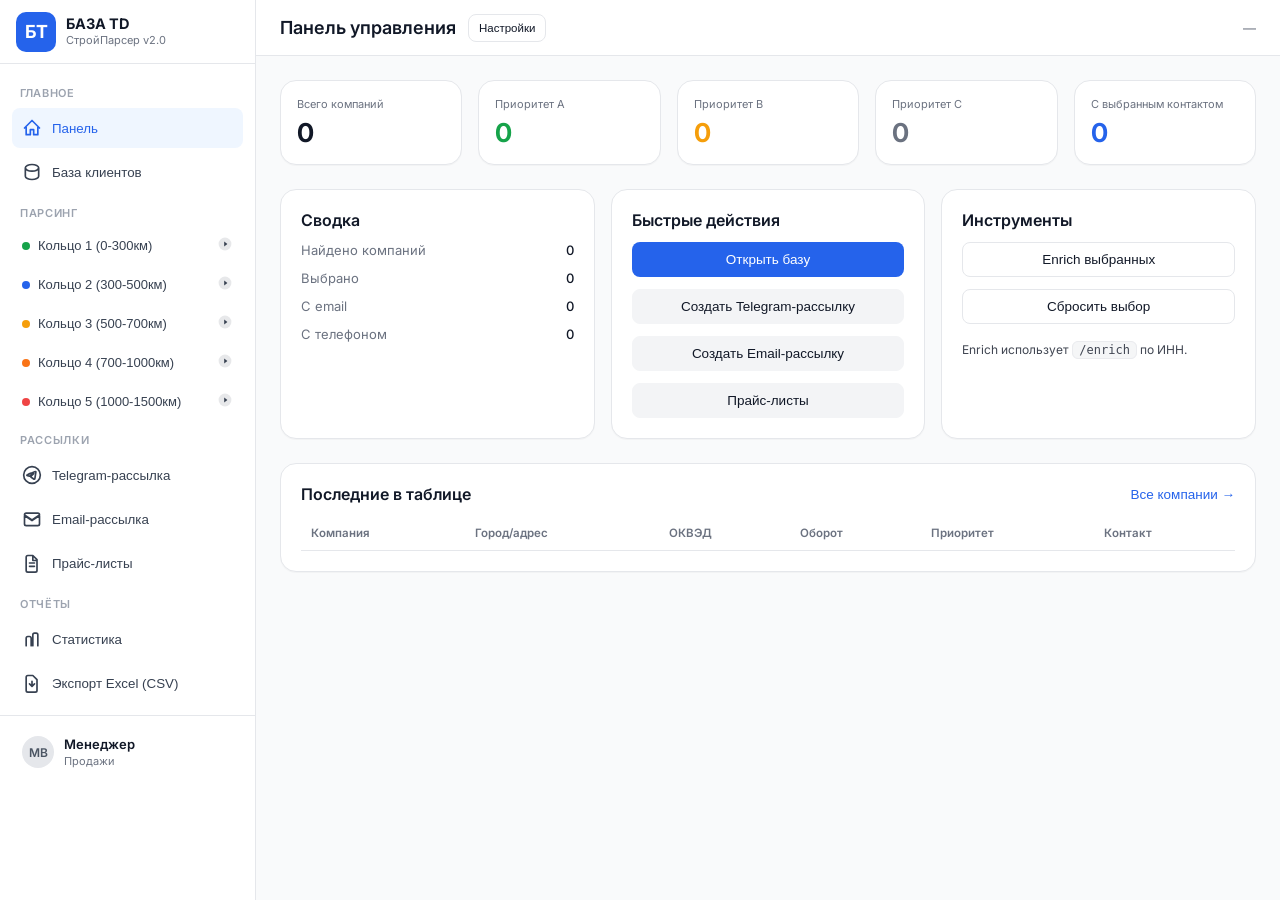
==== commit c167fc01: "Update index.html" ====
--- a/frontend/index.html
+++ b/frontend/index.html
@@ -632,9 +632,5 @@
     </div>
   </div>
 
-  <!-- TOAST -->
-  <div class="toast is-hidden" id="toast"></div>
-
-  <script src="./app.js"></script>
 </body>
 </html>
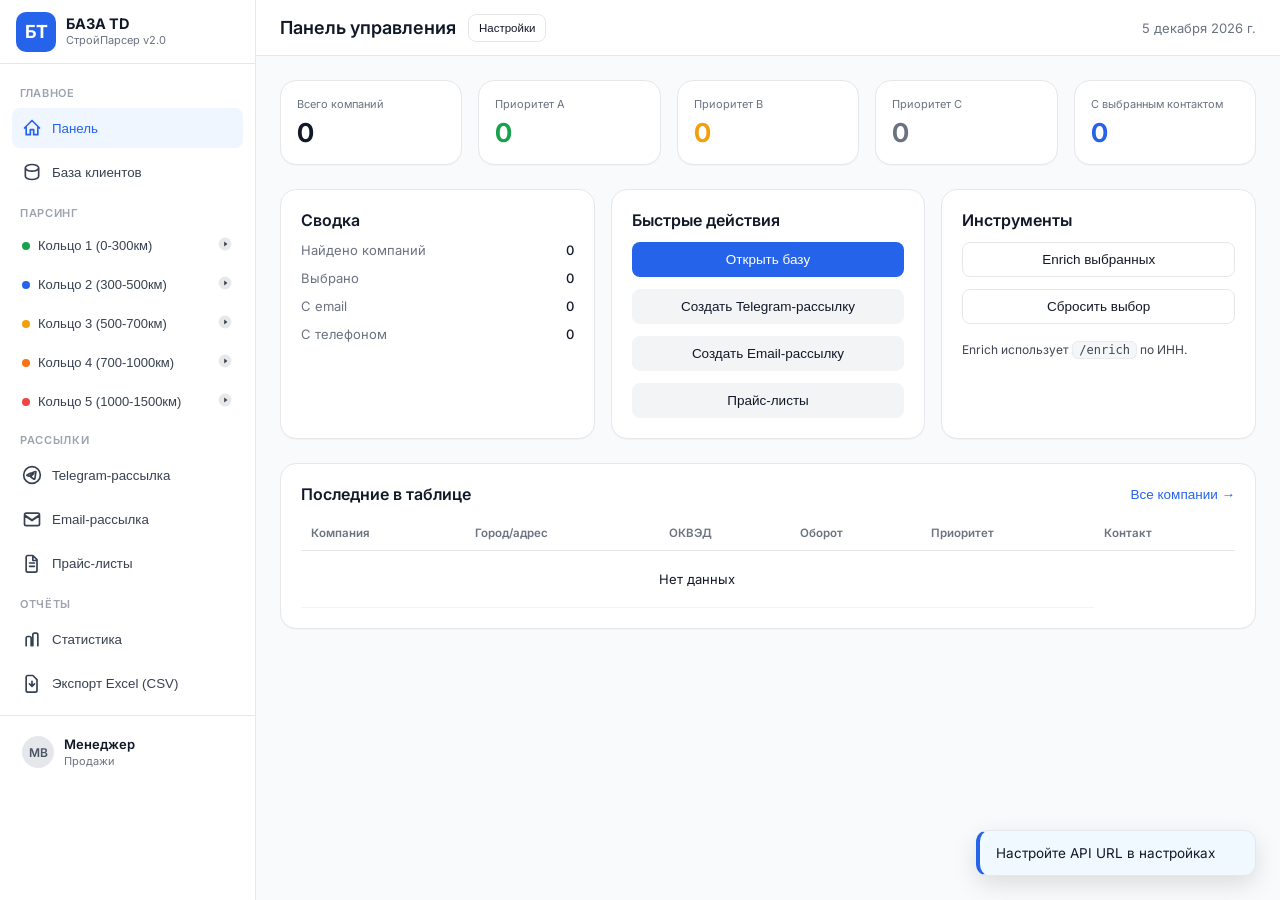
==== commit cf7131a8: "api connection" ====
--- a/frontend/index.html
+++ b/frontend/index.html
@@ -632,5 +632,8 @@
     </div>
   </div>
 
+  <!-- Main Application Script -->
+  <script src="./app.js"></script>
+
 </body>
 </html>
--- a/frontend/styles.css
+++ b/frontend/styles.css
@@ -589,15 +589,51 @@
   max-height: 70vh;
 }
 
-.toast{
+/* ============================================
+   Toast Notifications
+   ============================================ */
+.toast {
   position: fixed;
-  right: 18px;
-  bottom: 18px;
-  z-index: 60;
-  padding: 10px 12px;
-  border-radius: 999px;
-  background: #111827;
-  color: white;
-  font-size: 12.5px;
-  box-shadow: 0 10px 25px rgba(0,0,0,0.18);
-}
+  bottom: 24px;
+  right: 24px;
+  min-width: 280px;
+  max-width: 420px;
+  padding: 12px 16px;
+  background: white;
+  border: 1px solid var(--border);
+  border-radius: var(--radius-md);
+  box-shadow: 0 8px 24px rgba(0, 0, 0, 0.12);
+  font-size: 13.5px;
+  line-height: 1.5;
+  opacity: 0;
+  transform: translateY(20px);
+  transition: all 0.3s ease;
+  z-index: 100;
+  pointer-events: none;
+}
+
+.toast--visible {
+  opacity: 1;
+  transform: translateY(0);
+  pointer-events: auto;
+}
+
+.toast--error {
+  border-left: 4px solid var(--red);
+  background: #fff5f5;
+}
+
+.toast--warning {
+  border-left: 4px solid var(--yellow);
+  background: #fffbf0;
+}
+
+.toast--success {
+  border-left: 4px solid var(--green);
+  background: #f0fdf4;
+}
+
+.toast--info {
+  border-left: 4px solid var(--blue);
+  background: #f0f9ff;
+}
